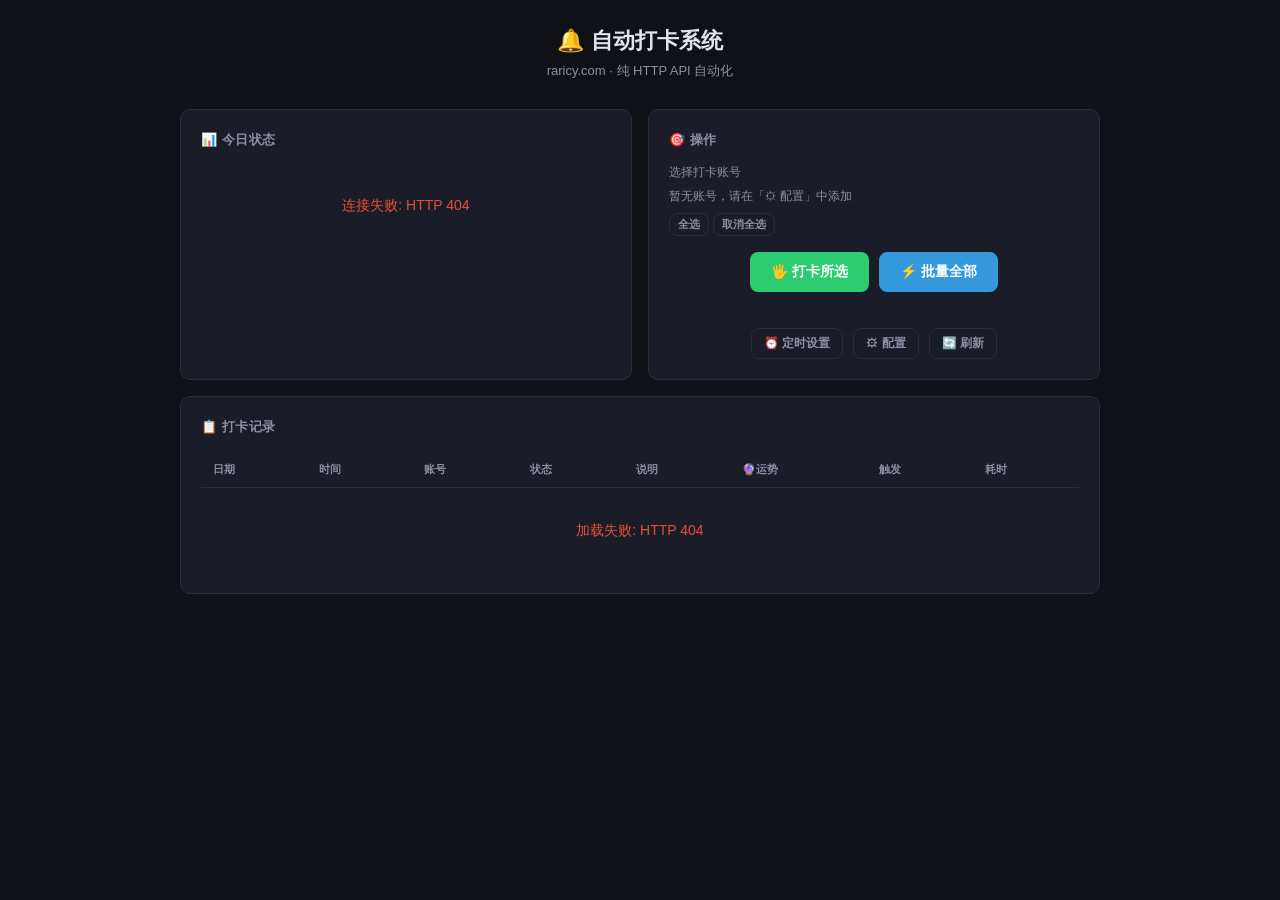
==== frontend/index.html @ af9e972f "feat: initialize raricy.com auto check-in project" ====
<!DOCTYPE html>
<html lang="zh-CN">
<head>
<meta charset="UTF-8">
<meta name="viewport" content="width=device-width, initial-scale=1.0">
<title>自动打卡系统 - raricy.com</title>
<style>
  :root {
    --bg: #0f1117;
    --card-bg: #1a1d27;
    --border: #2a2d3a;
    --text: #e1e4ed;
    --text-dim: #8b8fa3;
    --green: #2ecc71;
    --green-bg: rgba(46, 204, 113, 0.12);
    --red: #e74c3c;
    --red-bg: rgba(231, 76, 60, 0.12);
    --yellow: #f39c12;
    --yellow-bg: rgba(243, 156, 18, 0.12);
    --blue: #3498db;
    --blue-bg: rgba(52, 152, 219, 0.12);
    --radius: 10px;
    --transition: 0.2s ease;
  }

  * { margin: 0; padding: 0; box-sizing: border-box; }

  body {
    font-family: -apple-system, "Segoe UI", "Microsoft YaHei", sans-serif;
    background: var(--bg);
    color: var(--text);
    min-height: 100vh;
    line-height: 1.5;
  }

  .container { max-width: 960px; margin: 0 auto; padding: 24px 20px 60px; }

  /* header */
  .header {
    text-align: center; margin-bottom: 28px;
  }
  .header h1 { font-size: 22px; font-weight: 600; }
  .header .sub { font-size: 13px; color: var(--text-dim); margin-top: 4px; }

  /* cards */
  .card {
    background: var(--card-bg);
    border: 1px solid var(--border);
    border-radius: var(--radius);
    padding: 20px;
    margin-bottom: 16px;
  }
  .card-title {
    font-size: 13px; font-weight: 600; color: var(--text-dim);
    text-transform: uppercase; letter-spacing: 0.5px; margin-bottom: 14px;
  }

  /* grid layout */
  .grid-2 { display: grid; grid-template-columns: 1fr 1fr; gap: 16px; }
  .grid-3 { display: grid; grid-template-columns: repeat(3, 1fr); gap: 12px; }

  @media (max-width: 640px) {
    .grid-2, .grid-3 { grid-template-columns: 1fr; }
  }

  /* status panel */
  .status-row { display: flex; align-items: center; gap: 10px; margin-bottom: 8px; }
  .dot {
    width: 10px; height: 10px; border-radius: 50%; flex-shrink: 0;
  }
  .dot.on { background: var(--green); box-shadow: 0 0 8px rgba(46, 204, 113, 0.5); }
  .dot.off { background: var(--red); box-shadow: 0 0 8px rgba(231, 76, 60, 0.5); }
  .status-info { font-size: 13px; }
  .status-info span { color: var(--text-dim); }

  .stat-item { text-align: center; padding: 12px 8px; background: rgba(255,255,255,0.03); border-radius: 8px; }
  .stat-icon { font-size: 24px; margin-bottom: 4px; }
  .stat-value { font-size: 15px; font-weight: 600; }
  .stat-label { font-size: 11px; color: var(--text-dim); margin-top: 2px; }
  .stat-time { font-size: 12px; color: var(--text-dim); }

  /* badges */
  .badge {
    display: inline-block; padding: 3px 10px; border-radius: 12px;
    font-size: 12px; font-weight: 600;
  }
  .badge-green { background: var(--green-bg); color: var(--green); }
  .badge-red { background: var(--red-bg); color: var(--red); }
  .badge-yellow { background: var(--yellow-bg); color: var(--yellow); }
  .badge-blue { background: var(--blue-bg); color: var(--blue); }

  /* buttons */
  .btn {
    display: inline-flex; align-items: center; gap: 6px;
    padding: 10px 20px; border-radius: 8px; border: 1px solid transparent;
    font-size: 14px; font-weight: 600; cursor: pointer;
    transition: all var(--transition);
    font-family: inherit;
  }
  .btn:disabled { opacity: 0.45; cursor: not-allowed; }
  .btn-primary { background: var(--blue); color: #fff; border-color: var(--blue); }
  .btn-primary:hover:not(:disabled) { background: #2980b9; }
  .btn-success { background: var(--green); color: #fff; }
  .btn-success:hover:not(:disabled) { background: #27ae60; }
  .btn-danger { background: transparent; color: var(--red); border-color: var(--red); }
  .btn-danger:hover:not(:disabled) { background: var(--red-bg); }
  .btn-ghost {
    background: transparent; color: var(--text-dim); border-color: var(--border);
  }
  .btn-ghost:hover:not(:disabled) { color: var(--text); border-color: var(--text-dim); }
  .btn-sm { padding: 6px 12px; font-size: 12px; }
  .btn-lg { padding: 16px 32px; font-size: 16px; border-radius: 12px; }

  .btn-row { display: flex; gap: 10px; flex-wrap: wrap; margin-top: 16px; }

  /* forms */
  label {
    display: block; font-size: 12px; color: var(--text-dim);
    font-weight: 600; margin-bottom: 4px; text-transform: uppercase;
    letter-spacing: 0.4px;
  }
  input, select {
    width: 100%; padding: 9px 12px; border-radius: 6px;
    border: 1px solid var(--border); background: var(--bg);
    color: var(--text); font-size: 13px; font-family: inherit;
    transition: border-color var(--transition);
  }
  input:focus, select:focus { outline: none; border-color: var(--blue); }
  .form-group { margin-bottom: 12px; }
  .form-row { display: flex; gap: 10px; align-items: flex-end; }
  .form-row > * { flex: 1; }
  .form-hint { font-size: 11px; color: var(--text-dim); margin-top: 3px; }

  /* log table */
  .table-wrap { overflow-x: auto; }
  table { width: 100%; border-collapse: collapse; font-size: 13px; }
  th, td { padding: 10px 12px; text-align: left; }
  th { color: var(--text-dim); font-weight: 600; font-size: 11px; text-transform: uppercase; }
  td { border-top: 1px solid var(--border); }
  tr:hover td { background: rgba(255,255,255,0.02); }
  .empty-state { text-align: center; padding: 32px 0; color: var(--text-dim); font-size: 14px; }

  /* modal */
  .modal-overlay {
    position: fixed; inset: 0; background: rgba(0,0,0,0.75); z-index: 100;
    display: none; align-items: center; justify-content: center; padding: 20px;
  }
  .modal-overlay.open { display: flex; }
  .modal {
    background: var(--card-bg); border: 1px solid var(--border);
    border-radius: 14px; padding: 28px; width: 100%; max-width: 540px;
    max-height: 85vh; overflow-y: auto;
  }
  .modal h2 { font-size: 17px; margin-bottom: 18px; }
  .modal-close {
    float: right; background: none; border: none; color: var(--text-dim);
    font-size: 22px; cursor: pointer; line-height: 1; padding: 0 4px;
  }
  .modal-close:hover { color: var(--text); }

  /* time tag */
  .time-tag {
    display: inline-flex; align-items: center; gap: 6px;
    padding: 6px 12px; background: var(--bg); border: 1px solid var(--border);
    border-radius: 20px; font-size: 13px; margin: 2px 4px;
  }
  .time-tag button {
    background: none; border: none; color: var(--red); cursor: pointer;
    font-size: 14px; line-height: 1; padding: 0 2px;
  }
  .time-tag button:hover { color: #c0392b; }

  /* toast */
  .toast {
    position: fixed; top: 20px; right: 20px; z-index: 200;
    padding: 12px 20px; border-radius: 8px; font-size: 13px; font-weight: 600;
    animation: slideIn 0.3s ease; max-width: 380px;
  }
  .toast-success { background: var(--green); color: #fff; }
  .toast-error { background: var(--red); color: #fff; }
  @keyframes slideIn {
    from { transform: translateX(100%); opacity: 0; }
    to { transform: translateX(0); opacity: 1; }
  }

  /* spinner */
  .spinner {
    display: inline-block; width: 16px; height: 16px;
    border: 2px solid rgba(255,255,255,0.3);
    border-top-color: #fff; border-radius: 50%;
    animation: spin 0.6s linear infinite;
  }
  @keyframes spin { to { transform: rotate(360deg); } }

  /* sections */
  .section-header {
    display: flex; justify-content: space-between; align-items: center;
    margin-bottom: 14px;
  }

  /* account list */
  .account-list { list-style: none; }
  .account-item {
    display: flex; align-items: center; gap: 10px; padding: 8px 10px;
    border: 1px solid var(--border); border-radius: 8px; margin-bottom: 6px;
    background: rgba(255,255,255,0.02);
  }
  .account-item .acct-name { flex: 1; font-size: 13px; font-weight: 600; }
  .account-item .acct-status { font-size: 11px; }
  .account-checkbox { width: auto !important; cursor: pointer; }
  .account-select-row {
    display: flex; flex-wrap: wrap; gap: 6px; align-items: center;
    margin-bottom: 12px; padding: 8px; background: rgba(255,255,255,0.02);
    border-radius: 8px;
  }
  .account-chip {
    display: inline-flex; align-items: center; gap: 4px;
    padding: 4px 10px; border-radius: 14px; font-size: 12px;
    border: 1px solid var(--border); cursor: pointer;
    transition: all var(--transition); user-select: none;
    background: var(--bg);
  }
  .account-chip.selected { background: var(--blue-bg); border-color: var(--blue); color: var(--blue); }
  .account-chip .chip-dot {
    width: 6px; height: 6px; border-radius: 50%; flex-shrink: 0;
  }
  .account-chip .chip-dot.checked { background: var(--green); }
  .account-chip .chip-dot.unchecked { background: var(--red); }

  /* progress steps */
  .progress-steps { margin: 10px 0; }
  .progress-step {
    display: flex; align-items: center; gap: 8px; padding: 6px 0;
    font-size: 12px; opacity: 0.35; transition: all 0.3s ease;
  }
  .progress-step.active { opacity: 1; }
  .progress-step.done { opacity: 0.8; }
  .progress-step .step-icon {
    width: 20px; height: 20px; border-radius: 50%; display: flex;
    align-items: center; justify-content: center; font-size: 10px;
    flex-shrink: 0; border: 2px solid var(--border);
  }
  .progress-step.active .step-icon {
    border-color: var(--blue); background: var(--blue-bg);
    animation: pulse-step 1.2s ease-in-out infinite;
  }
  .progress-step.done .step-icon {
    border-color: var(--green); background: var(--green-bg);
  }
  .progress-step.error .step-icon {
    border-color: var(--red); background: var(--red-bg);
  }
  @keyframes pulse-step {
    0%, 100% { transform: scale(1); }
    50% { transform: scale(1.15); }
  }
  .progress-step .step-label { flex: 1; }
  .progress-step .step-time { font-size: 10px; color: var(--text-dim); }
</style>
</head>
<body>
<div class="container">

  <!-- header -->
  <div class="header">
    <h1>🔔 自动打卡系统</h1>
    <div class="sub">raricy.com · 纯 HTTP API 自动化</div>
  </div>

  <!-- top row: status + actions -->
  <div class="grid-2">
    <!-- 状态卡片 -->
    <div class="card">
      <div class="card-title">📊 今日状态</div>
      <div id="statusContent">
        <div class="empty-state">加载中...</div>
      </div>
    </div>

    <!-- 操作卡片 -->
    <div class="card">
      <div class="card-title">🎯 操作</div>
      <div id="accountSelector" style="margin-bottom:8px;">
        <div style="font-size:12px;color:var(--text-dim);margin-bottom:6px;">选择打卡账号</div>
        <div id="accountChips" style="display:flex;flex-wrap:wrap;gap:6px;">
          <span style="font-size:12px;color:var(--text-dim);">加载中...</span>
        </div>
        <div style="margin-top:6px;">
          <button class="btn btn-ghost btn-sm" onclick="selectAllAccounts()" style="font-size:11px;padding:3px 8px;">全选</button>
          <button class="btn btn-ghost btn-sm" onclick="deselectAllAccounts()" style="font-size:11px;padding:3px 8px;">取消全选</button>
        </div>
      </div>
      <div style="text-align:center; padding: 8px 0;">
        <button class="btn btn-success" id="checkinBtn" onclick="manualCheckin()" style="margin-right:6px;">
          🖐 打卡所选
        </button>
        <button class="btn btn-primary" id="batchCheckinBtn" onclick="batchCheckin()">
          ⚡ 批量全部
        </button>
        <div id="checkinResult" style="margin-top:12px; font-size:13px;"></div>
      </div>
      <div class="btn-row" style="justify-content:center;">
        <button class="btn btn-ghost btn-sm" onclick="openScheduleModal()">⏰ 定时设置</button>
        <button class="btn btn-ghost btn-sm" onclick="openConfigModal()">⚙ 配置</button>
        <button class="btn btn-ghost btn-sm" onclick="refreshAll()">🔄 刷新</button>
      </div>
    </div>
  </div>

  <!-- 日志列表 -->
  <div class="card">
    <div class="section-header">
      <span class="card-title" style="margin-bottom:0;">📋 打卡记录</span>
      <span style="font-size:12px;color:var(--text-dim);" id="logCount"></span>
    </div>
    <div class="table-wrap">
      <table>
        <thead>
          <tr>
            <th>日期</th><th>时间</th><th>账号</th><th>状态</th><th>说明</th><th>🔮运势</th><th>触发</th><th>耗时</th>
          </tr>
        </thead>
        <tbody id="logBody">
          <tr><td colspan="8" class="empty-state">加载中...</td></tr>
        </tbody>
        <tfoot id="logExpandRow" style="display:none;">
          <tr><td colspan="8" style="text-align:center;padding:8px;">
            <button class="btn btn-ghost btn-sm" onclick="toggleLogExpand()">
              <span id="logExpandLabel">展开全部</span>
            </button>
          </td></tr>
        </tfoot>
      </table>
    </div>
  </div>

</div><!-- /container -->

<!-- 定时设置弹窗 -->
<div class="modal-overlay" id="scheduleModal">
  <div class="modal">
    <button class="modal-close" onclick="closeScheduleModal()">&times;</button>
    <h2>⏰ 定时设置</h2>
    <div class="form-group">
      <label>
        <input type="checkbox" id="scheduleEnabled" onchange="toggleSchedule()" style="width:auto;">
        启用定时打卡
      </label>
    </div>
    <div class="form-group">
      <label>当前定时时间</label>
      <div id="timeTags" style="min-height:32px; padding:4px 0;"></div>
    </div>
    <div class="form-group">
      <label>添加新时间</label>
      <div class="form-row">
        <input type="time" id="newTime" value="09:00" style="flex:2;">
        <button class="btn btn-primary btn-sm" onclick="addTime()" style="flex:1;">添加</button>
      </div>
    </div>
    <div class="btn-row" style="justify-content:flex-end;margin-top:16px;">
      <button class="btn btn-ghost btn-sm" onclick="closeScheduleModal()">关闭</button>
    </div>
  </div>
</div>

<!-- 配置编辑弹窗 -->
<div class="modal-overlay" id="configModal">
  <div class="modal">
    <button class="modal-close" onclick="closeConfigModal()">&times;</button>
    <h2>⚙ 配置编辑</h2>

    <!-- 站点设置 -->
    <fieldset style="border:1px solid var(--border);border-radius:8px;padding:12px;margin-bottom:12px;">
      <legend style="font-size:12px;font-weight:600;color:var(--blue);padding:0 6px;">站点 URL</legend>
      <div class="form-group">
        <label>登录页 URL</label>
        <input type="text" id="cfg_login_url" placeholder="https://raricy.com/login">
      </div>
      <div class="form-group">
        <label>打卡页 URL</label>
        <input type="text" id="cfg_checkin_url" placeholder="https://raricy.com/checkin">
      </div>
    </fieldset>

    <!-- 账号管理 -->
    <fieldset style="border:1px solid var(--border);border-radius:8px;padding:12px;margin-bottom:12px;">
      <legend style="font-size:12px;font-weight:600;color:var(--green);padding:0 6px;">👥 账号管理（多账号）</legend>
      <div id="accountList" style="margin-bottom:10px;">
        <span style="font-size:12px;color:var(--text-dim);">加载中...</span>
      </div>
      <div style="border-top:1px solid var(--border);padding-top:10px;margin-top:8px;">
        <div style="font-size:12px;font-weight:600;color:var(--text-dim);margin-bottom:6px;">添加账号</div>
        <div class="form-row">
          <input type="text" id="newAccountUsername" placeholder="用户名" style="flex:1;">
          <input type="password" id="newAccountPassword" placeholder="密码" style="flex:1;">
          <button class="btn btn-primary btn-sm" onclick="addAccount()" style="flex:0 0 auto;">➕ 添加</button>
        </div>
      </div>
    </fieldset>

    <!-- 选择器 -->
    <fieldset style="border:1px solid var(--border);border-radius:8px;padding:12px;margin-bottom:12px;">
      <legend style="font-size:12px;font-weight:600;color:var(--blue);padding:0 6px;">CSS 选择器</legend>
      <div class="grid-2">
        <div class="form-group">
          <label>用户名输入框</label>
          <input type="text" id="cfg_username_input" placeholder="#username">
        </div>
        <div class="form-group">
          <label>密码输入框</label>
          <input type="text" id="cfg_password_input" placeholder="#password">
        </div>
        <div class="form-group">
          <label>登录按钮</label>
          <input type="text" id="cfg_login_button" placeholder="button[type=submit]">
        </div>
        <div class="form-group">
          <label>打卡按钮</label>
          <input type="text" id="cfg_checkin_button" placeholder="#punch-btn">
        </div>
        <div class="form-group">
          <label>成功提示</label>
          <input type="text" id="cfg_success_indicator" placeholder=".success-msg">
        </div>
        <div class="form-group">
          <label>已打卡提示</label>
          <input type="text" id="cfg_already_checked" placeholder=".already-checked">
        </div>
      </div>
    </fieldset>

    <!-- 运势卡片 -->
    <fieldset style="border:1px solid var(--border);border-radius:8px;padding:12px;margin-bottom:12px;">
      <legend style="font-size:12px;font-weight:600;color:var(--yellow);padding:0 6px;">🔮 运势卡片（打卡后弹出）</legend>
      <div class="form-group">
        <label>
          <input type="checkbox" id="cfg_fortune_enabled" style="width:auto;" checked>
          启用运势卡片选择
        </label>
      </div>
      <div class="grid-2">
        <div class="form-group">
          <label>弹窗选择器</label>
          <input type="text" id="cfg_fortune_modal" placeholder=".fortune-modal--open">
        </div>
        <div class="form-group">
          <label>卡片选择器</label>
          <input type="text" id="cfg_fortune_card" placeholder=".fortune-card">
        </div>
        <div class="form-group">
          <label>结果容器选择器</label>
          <input type="text" id="cfg_fortune_result_container" placeholder="#fortuneResult">
        </div>
        <div class="form-group">
          <label>结果值选择器</label>
          <input type="text" id="cfg_fortune_result_value" placeholder="#fortuneResultValue">
        </div>
        <div class="form-group">
          <label>结果描述选择器</label>
          <input type="text" id="cfg_fortune_result_desc" placeholder="#fortuneResultDesc">
        </div>
        <div class="form-group">
          <label>关闭按钮选择器</label>
          <input type="text" id="cfg_fortune_close_btn" placeholder="#fortuneCloseBtn">
        </div>
        <div class="form-group">
          <label>选择第几张 (0~4 或 random)</label>
          <select id="cfg_fortune_index">
            <option value="random">随机选择</option>
            <option value="0">第 1 张</option>
            <option value="1">第 2 张</option>
            <option value="2">第 3 张</option>
            <option value="3">第 4 张</option>
            <option value="4">第 5 张</option>
          </select>
        </div>
      </div>
    </fieldset>

    <!-- 高级 -->
    <fieldset style="border:1px solid var(--border);border-radius:8px;padding:12px;margin-bottom:12px;">
      <legend style="font-size:12px;font-weight:600;color:var(--blue);padding:0 6px;">API 设置</legend>
      <div class="form-group">
        <label>登录 API 路径</label>
        <input type="text" id="cfg_login_path" placeholder="/auth/login">
      </div>
      <div class="form-group">
        <label>打卡 API 路径</label>
        <input type="text" id="cfg_checkin_path" placeholder="/checkin/api/do-checkin">
      </div>
      <div class="form-group">
        <label>运势 API 路径</label>
        <input type="text" id="cfg_fortune_path" placeholder="/checkin/api/claim-fortune">
      </div>
    </fieldset>

    <div class="btn-row" style="justify-content:space-between;">
      <button class="btn btn-ghost btn-sm" onclick="closeConfigModal()">取消</button>
      <button class="btn btn-primary btn-sm" onclick="saveConfig()">💾 保存配置</button>
    </div>
  </div>
</div>

<!-- Toast 容器 -->
<div id="toastContainer"></div>

<script>
// ── API 工具 ─────────────────────────────────────────────
const API = {
  async get(url) {
    const res = await fetch(url);
    if (!res.ok) throw new Error(`HTTP ${res.status}`);
    return res.json();
  },
  async post(url, body) {
    const res = await fetch(url, {
      method: "POST",
      headers: { "Content-Type": "application/json" },
      body: JSON.stringify(body),
    });
    if (!res.ok) throw new Error(`HTTP ${res.status}`);
    return res.json();
  },
};

// ── Toast ─────────────────────────────────────────────────
function toast(msg, type = "success") {
  const el = document.createElement("div");
  el.className = `toast toast-${type}`;
  el.textContent = msg;
  document.getElementById("toastContainer").appendChild(el);
  setTimeout(() => el.remove(), 3000);
}

// ── 状态面板 ─────────────────────────────────────────────
async function refreshStatus() {
  try {
    const data = await API.get("/api/status");
    const div = document.getElementById("statusContent");

    const statusIcon = data.today_checked ? "✅" : "❌";
    const statusText = data.today_checked ? "已有账号打卡" : "全部未打卡";
    const statusBadge = data.today_checked ? "badge-green" : "badge-red";

    // 各账号状态
    let accountStatusHtml = "";
    if (data.account_status) {
      const entries = Object.entries(data.account_status);
      accountStatusHtml = entries.map(([username, record]) => {
        const checked = record !== null;
        const dot = checked ? '<span class="dot on" style="width:7px;height:7px;"></span>' : '<span class="dot off" style="width:7px;height:7px;"></span>';
        const time = record ? record.time : '未打卡';
        return `<div style="display:flex;align-items:center;gap:8px;padding:4px 0;font-size:12px;">
          ${dot} <b>${username}</b> <span style="color:var(--text-dim);">${time}</span>
        </div>`;
      }).join("");
    }

    const schedStatus = data.schedule_enabled
      ? '<div class="dot on"></div> 定时已开启'
      : '<div class="dot off"></div> 定时已关闭';

    const nextRun = data.next_scheduled
      ? `下次打卡：${data.next_scheduled}`
      : '暂无定时任务';

    div.innerHTML = `
      <div class="grid-3" style="margin-bottom:14px;">
        <div class="stat-item">
          <div class="stat-icon">${statusIcon}</div>
          <div class="stat-value"><span class="badge ${statusBadge}">${statusText}</span></div>
          <div class="stat-label">今日状态</div>
        </div>
        <div class="stat-item">
          <div class="stat-icon">⏰</div>
          <div class="stat-value" style="font-size:13px;">${nextRun}</div>
          <div class="stat-label">下次定时</div>
        </div>
        <div class="stat-item">
          <div class="stat-icon">⚡</div>
          <div class="status-row" style="justify-content:center;margin-bottom:0;">${schedStatus}</div>
          <div class="stat-label">调度器</div>
        </div>
      </div>
      ${accountStatusHtml ? `<div style="border-top:1px solid var(--border);padding-top:8px;margin-top:4px;">${accountStatusHtml}</div>` : ""}
    `;
  } catch (e) {
    document.getElementById("statusContent").innerHTML =
      `<div class="empty-state" style="color:var(--red);">连接失败: ${e.message}</div>`;
  }
}

// ── 手动打卡（异步 + 进度动画）─────────────────────────
let _pollTimer = null;

function renderProgressSteps(steps, currentAccount, accountIndex, totalAccounts) {
  // Map backend step keys to display labels
  const STEP_LABELS = {
    "login": "正在登录",
    "logged_in": "登录成功 ✓",
    "checking": "正在打卡",
    "checkin_done": "打卡成功 ✓",
    "fortune": "正在抽取运势",
    "fortune_done": "运势抽取完成 ✓",
    "done": "全部完成",
    "error": "出错",
  };

  let html = "";
  if (totalAccounts > 1) {
    html += `<div style="font-size:12px;color:var(--text-dim);margin-bottom:6px;">👤 ${currentAccount || '...'} (${accountIndex}/${totalAccounts})</div>`;
  }

  html += '<div class="progress-steps">';

  // Show the current active step + completed ones
  if (steps && steps.length > 0) {
    const shown = new Set();
    steps.forEach((s, i) => {
      if (shown.has(s.step)) return;
      shown.add(s.step);
      let cls = "done";
      if (s.step === "error") cls = "error";
      if (i === steps.length - 1 && s.step !== "done" && s.step !== "error") cls = "active";

      const label = STEP_LABELS[s.step] || s.message || s.step;
      const icon = cls === "done" ? "✓" : cls === "error" ? "✗" : cls === "active" ? "●" : "○";
      html += `<div class="progress-step ${cls}">
        <span class="step-icon">${icon}</span>
        <span class="step-label">${label}</span>
        <span class="step-time">${s.time || ''}</span>
      </div>`;
    });
  } else {
    html += `<div class="progress-step active">
      <span class="step-icon">●</span>
      <span class="step-label">正在准备...</span>
    </div>`;
  }

  html += '</div>';
  return html;
}

async function manualCheckin() {
  const btn = document.getElementById("checkinBtn");
  const batchBtn = document.getElementById("batchCheckinBtn");
  const resultDiv = document.getElementById("checkinResult");

  const accounts = [...selectedAccounts];
  if (accounts.length === 0) {
    toast("请先选择要打卡的账号", "error");
    return;
  }

  btn.disabled = true;
  if (batchBtn) batchBtn.disabled = true;
  btn.innerHTML = '<span class="spinner"></span> 打卡中...';
  resultDiv.innerHTML = "";

  // Stop any existing poll
  if (_pollTimer) { clearInterval(_pollTimer); _pollTimer = null; }

  try {
    // 1. Start the check-in task
    const { task_id } = await API.post("/api/checkin", { accounts });

    // 2. Poll for progress
    _pollTimer = setInterval(async () => {
      try {
        const progress = await API.get(`/api/checkin/progress/${task_id}`);

        // Update progress animation
        resultDiv.innerHTML = renderProgressSteps(
          progress.steps || [],
          progress.current_account || "",
          progress.account_index || 0,
          progress.total_accounts || 0
        );

        // Check if done
        if (progress.done) {
          clearInterval(_pollTimer);
          _pollTimer = null;

          btn.disabled = false;
          if (batchBtn) batchBtn.disabled = false;
          btn.innerHTML = "🖐 打卡所选";

          // Show final results
          const results = progress.results || [];
          let html = '<div style="border-top:1px solid var(--border);margin-top:8px;padding-top:8px;">';
          results.forEach(r => {
            const icon = r.success ? "✅" : "❌";
            html += `<div style="margin:3px 0;font-size:12px;">${icon} [${r.account}] ${r.message}</div>`;
            if (r.fortune && r.fortune.handled) {
              const f = r.fortune;
              html += `<div style="margin:2px 0 6px 18px;font-size:11px;color:var(--yellow);">🔮 第${f.card_selected+1}/${f.total_cards}张: ${f.result_text || ''}</div>`;
            }
          });
          html += '</div>';
          resultDiv.innerHTML += html;

          toast(`打卡完成: ${progress.success_count}/${progress.total} 成功`);
          refreshAll();
        }
      } catch (e) {
        // Poll error — ignore, will retry
      }
    }, 500);

  } catch (e) {
    btn.disabled = false;
    if (batchBtn) batchBtn.disabled = false;
    btn.innerHTML = "🖐 打卡所选";
    if (_pollTimer) { clearInterval(_pollTimer); _pollTimer = null; }
    resultDiv.innerHTML = `<span style="color:var(--red);">请求失败: ${e.message}</span>`;
    toast("请求失败: " + e.message, "error");
  }
}

async function batchCheckin() {
  selectAllAccounts();
  await manualCheckin();
}

// ── 日志列表 ─────────────────────────────────────────────
const LOG_DEFAULT = 5;   // 默认显示条数
const LOG_MAX = 50;      // 最多显示条数
let logExpanded = false;

async function refreshLogs() {
  try {
    const limit = logExpanded ? LOG_MAX : LOG_DEFAULT;
    const logs = await API.get(`/api/logs?limit=${LOG_MAX}`);
    const tbody = document.getElementById("logBody");
    const displayLogs = logs.slice(0, limit);
    document.getElementById("logCount").textContent = `显示 ${displayLogs.length} / 共 ${logs.length} 条`;

    if (logs.length === 0) {
      tbody.innerHTML = '<tr><td colspan="8" class="empty-state">暂无打卡记录</td></tr>';
      // hide expand button area
      const expandRow = document.getElementById("logExpandRow");
      if (expandRow) expandRow.style.display = "none";
      return;
    }

    const allLogsHtml = logs.map((l, i) => {
      const hidden = i >= LOG_DEFAULT && !logExpanded ? ' style="display:none;"' : '';
      return _renderLogRow(l, hidden);
    }).join("");

    const hasMore = logs.length > displayLogs.length;
    tbody.innerHTML = allLogsHtml;

    // Expand/collapse button
    const expandRow = document.getElementById("logExpandRow");
    if (expandRow) expandRow.style.display = (hasMore || logExpanded) ? "" : "none";
    if (hasMore && !logExpanded) {
      document.getElementById("logExpandLabel").textContent = `展开全部 (${logs.length} 条)`;
    } else if (logExpanded) {
      document.getElementById("logExpandLabel").textContent = "收起";
    }
  } catch (e) {
    document.getElementById("logBody").innerHTML =
      `<tr><td colspan="8" class="empty-state" style="color:var(--red);">加载失败: ${e.message}</td></tr>`;
  }
}

function toggleLogExpand() {
  logExpanded = !logExpanded;
  refreshLogs();
}

function _renderLogRow(l, hiddenAttr) {
  let badge = "";
  if (l.already_checked) {
    badge = '<span class="badge badge-yellow">已打卡</span>';
  } else if (l.success) {
    badge = '<span class="badge badge-green">成功</span>';
  } else {
    badge = '<span class="badge badge-red">失败</span>';
  }
  const trigger = l.trigger === "manual"
    ? '<span class="badge badge-blue">手动</span>'
    : '<span class="badge" style="background:rgba(255,255,255,0.06);color:var(--text-dim);">定时</span>';
  const duration = l.duration_seconds ? `${l.duration_seconds}s` : "-";

  // 运势结果 — 显示最终运势值
  let fortuneHtml = "-";
  if (l.fortune && l.fortune.handled) {
    const resultText = l.fortune.result_text || l.fortune.result_value || "";
    const pool = l.fortune.pool ? ` [${l.fortune.pool.join(', ')}]` : '';
    fortuneHtml = `<span title="卡池:${pool}" style="cursor:help;color:var(--yellow);">${resultText}</span>`;
  }

  return `
    <tr${hiddenAttr}>
      <td>${l.date || "-"}</td>
      <td>${l.time || "-"}</td>
      <td><b>${l.account || "-"}</b></td>
      <td>${badge}</td>
      <td style="max-width:160px;overflow:hidden;text-overflow:ellipsis;white-space:nowrap;" title="${l.message || ""}">${l.message || "-"}</td>
      <td style="font-size:12px;">${fortuneHtml}</td>
      <td>${trigger}</td>
      <td>${duration}</td>
    </tr>`;
}

// ── 账号选择状态 ─────────────────────────────────────────
let selectedAccounts = new Set();  // 选中的账号用户名集合
let allAccounts = [];              // 所有启用账号列表

async function loadAccounts() {
  try {
    allAccounts = await API.get("/api/accounts");
  } catch (e) {
    allAccounts = [];
  }
}

function renderAccountChips() {
  const container = document.getElementById("accountChips");
  if (allAccounts.length === 0) {
    container.innerHTML = '<span style="font-size:12px;color:var(--text-dim);">暂无账号，请在「⚙ 配置」中添加</span>';
    return;
  }
  // 默认全选
  if (selectedAccounts.size === 0) {
    allAccounts.forEach(a => selectedAccounts.add(a.username));
  }
  container.innerHTML = allAccounts.map(a => {
    const sel = selectedAccounts.has(a.username) ? " selected" : "";
    return `<span class="account-chip${sel}" onclick="toggleAccountSelect('${a.username}')" title="点击选择/取消">
      ${a.username}
    </span>`;
  }).join("");
}

function toggleAccountSelect(username) {
  if (selectedAccounts.has(username)) {
    selectedAccounts.delete(username);
  } else {
    selectedAccounts.add(username);
  }
  renderAccountChips();
}

function selectAllAccounts() {
  allAccounts.forEach(a => selectedAccounts.add(a.username));
  renderAccountChips();
}

function deselectAllAccounts() {
  selectedAccounts.clear();
  renderAccountChips();
}

// ── 定时设置弹窗 ─────────────────────────────────────────
let scheduleTimes = [];

async function openScheduleModal() {
  document.getElementById("scheduleModal").classList.add("open");
  try {
    const config = await API.get("/api/config");
    document.getElementById("scheduleEnabled").checked = config.schedule?.enabled ?? true;
    scheduleTimes = config.schedule?.times || [];
    renderTimeTags();
  } catch (e) {
    toast("加载配置失败: " + e.message, "error");
  }
}

function closeScheduleModal() {
  document.getElementById("scheduleModal").classList.remove("open");
}

function renderTimeTags() {
  const div = document.getElementById("timeTags");
  if (scheduleTimes.length === 0) {
    div.innerHTML = '<span style="color:var(--text-dim);font-size:13px;">暂无定时任务</span>';
    return;
  }
  div.innerHTML = scheduleTimes.map(t => `
    <span class="time-tag">
      🕐 ${t}
      <button onclick="removeTime('${t}')" title="删除">&times;</button>
    </span>
  `).join("");
}

async function toggleSchedule() {
  const enabled = document.getElementById("scheduleEnabled").checked;
  await API.post("/api/config", {
    path: ["schedule", "enabled"],
    value: enabled,
  });
  toast(enabled ? "定时打卡已启用" : "定时打卡已禁用");
  refreshStatus();
}

async function addTime() {
  const input = document.getElementById("newTime");
  const timeVal = input.value;
  if (!timeVal) return;
  if (scheduleTimes.includes(timeVal)) {
    toast("该时间已存在", "error");
    return;
  }
  scheduleTimes.push(timeVal);
  scheduleTimes.sort();
  await API.post("/api/config", {
    path: ["schedule", "times"],
    value: scheduleTimes,
  });
  renderTimeTags();
  input.value = "";
  toast(`已添加定时: ${timeVal}`);
  refreshStatus();
}

async function removeTime(timeVal) {
  scheduleTimes = scheduleTimes.filter(t => t !== timeVal);
  await API.post("/api/config", {
    path: ["schedule", "times"],
    value: scheduleTimes,
  });
  renderTimeTags();
  toast(`已移除定时: ${timeVal}`);
  refreshStatus();
}

// ── 配置编辑弹窗 ─────────────────────────────────────────
async function openConfigModal() {
  document.getElementById("configModal").classList.add("open");
  try {
    const config = await API.get("/api/config");
    document.getElementById("cfg_login_url").value = config.site?.login_url || "";
    document.getElementById("cfg_checkin_url").value = config.site?.checkin_url || "";
    document.getElementById("cfg_username_input").value = config.selectors?.username_input || "";
    document.getElementById("cfg_password_input").value = config.selectors?.password_input || "";
    document.getElementById("cfg_login_button").value = config.selectors?.login_button || "";
    document.getElementById("cfg_checkin_button").value = config.selectors?.checkin_button || "";
    document.getElementById("cfg_success_indicator").value = config.selectors?.success_indicator || "";
    document.getElementById("cfg_already_checked").value = config.selectors?.already_checked_in || "";
    // API 路径
    document.getElementById("cfg_login_path").value = config.api?.login_path || "/auth/login";
    document.getElementById("cfg_checkin_path").value = config.api?.checkin_path || "/checkin/api/do-checkin";
    document.getElementById("cfg_fortune_path").value = config.api?.fortune_path || "/checkin/api/claim-fortune";
    // 运势卡片配置
    document.getElementById("cfg_fortune_enabled").checked = config.fortune?.enabled ?? true;
    document.getElementById("cfg_fortune_modal").value = config.fortune?.modal_selector || ".fortune-modal--open";
    document.getElementById("cfg_fortune_card").value = config.fortune?.card_selector || ".fortune-card";
    document.getElementById("cfg_fortune_result_container").value = config.fortune?.result_container_selector || "#fortuneResult";
    document.getElementById("cfg_fortune_result_value").value = config.fortune?.result_value_selector || "#fortuneResultValue";
    document.getElementById("cfg_fortune_result_desc").value = config.fortune?.result_desc_selector || "#fortuneResultDesc";
    document.getElementById("cfg_fortune_close_btn").value = config.fortune?.close_button_selector || "#fortuneCloseBtn";
    document.getElementById("cfg_fortune_index").value = config.fortune?.card_index || "random";

    // 加载账号列表
    configAccounts = config.accounts || [];
    // 兼容旧配置
    if (configAccounts.length === 0 && config.site?.username) {
      configAccounts = [{ username: config.site.username, password: "****", enabled: true }];
    }
    renderAccountList();
  } catch (e) {
    toast("加载配置失败: " + e.message, "error");
  }
}

// ── 账号管理（配置弹窗内）─────────────────────────────────
let configAccounts = [];

function renderAccountList() {
  const container = document.getElementById("accountList");
  if (configAccounts.length === 0) {
    container.innerHTML = '<span style="font-size:12px;color:var(--text-dim);">暂无账号，请添加</span>';
    return;
  }
  container.innerHTML = configAccounts.map((acc, i) => `
    <div class="account-item">
      <span class="acct-name">👤 ${acc.username}</span>
      <span class="acct-status">
        <span class="badge ${acc.enabled !== false ? 'badge-green' : 'badge-red'}" style="cursor:pointer;" onclick="toggleAccountEnabled(${i})" title="点击切换启用/禁用">
          ${acc.enabled !== false ? '启用' : '禁用'}
        </span>
      </span>
      <button class="btn btn-danger btn-sm" onclick="removeAccount(${i})" style="padding:3px 8px;font-size:11px;" title="删除账号">✕</button>
    </div>
  `).join("");
}

function addAccount() {
  const username = document.getElementById("newAccountUsername").value.trim();
  const password = document.getElementById("newAccountPassword").value;
  if (!username) { toast("请输入用户名", "error"); return; }
  if (!password) { toast("请输入密码", "error"); return; }
  // 检查是否已存在
  if (configAccounts.some(a => a.username === username)) {
    toast("该账号已存在", "error");
    return;
  }
  configAccounts.push({ username, password, enabled: true });
  document.getElementById("newAccountUsername").value = "";
  document.getElementById("newAccountPassword").value = "";
  renderAccountList();
  toast(`已添加账号: ${username}`);
}

function removeAccount(index) {
  const acc = configAccounts[index];
  configAccounts.splice(index, 1);
  renderAccountList();
  toast(`已移除账号: ${acc.username}`);
}

function toggleAccountEnabled(index) {
  configAccounts[index].enabled = !(configAccounts[index].enabled !== false);
  renderAccountList();
}

function closeConfigModal() {
  document.getElementById("configModal").classList.remove("open");
}

async function saveConfig() {
  const get = id => document.getElementById(id).value;
  const getBool = id => document.getElementById(id).checked;

  // 构建账号数组：新增账号保留真实密码，已有账号若密码为 **** 则保留原密码
  const accounts = configAccounts.map(acc => ({
    username: acc.username,
    password: acc.password || "****",  // "****" 时服务端保留原密码
    enabled: acc.enabled !== false,
  }));

  const fullConfig = {
    site: {
      login_url: get("cfg_login_url"),
      checkin_url: get("cfg_checkin_url"),
    },
    accounts: accounts,
    selectors: {
      username_input: get("cfg_username_input"),
      password_input: get("cfg_password_input"),
      login_button: get("cfg_login_button"),
      checkin_button: get("cfg_checkin_button"),
      success_indicator: get("cfg_success_indicator"),
      already_checked_in: get("cfg_already_checked"),
    },
    schedule: {
      times: scheduleTimes,
      timezone: "Asia/Shanghai",
      enabled: document.getElementById("scheduleEnabled").checked,
    },
    fortune: {
      enabled: getBool("cfg_fortune_enabled"),
      modal_selector: get("cfg_fortune_modal"),
      card_selector: get("cfg_fortune_card"),
      result_container_selector: get("cfg_fortune_result_container"),
      result_value_selector: get("cfg_fortune_result_value"),
      result_desc_selector: get("cfg_fortune_result_desc"),
      close_button_selector: get("cfg_fortune_close_btn"),
      card_index: get("cfg_fortune_index"),
      modal_wait_timeout: 10,
    },
    api: {
      login_path: get("cfg_login_path"),
      checkin_path: get("cfg_checkin_path"),
      fortune_path: get("cfg_fortune_path"),
    },
  };

  try {
    await API.post("/api/config", fullConfig);

    toast("配置已保存，调度器已重启");
    closeConfigModal();
    refreshAll();
  } catch (e) {
    toast("保存配置失败: " + e.message, "error");
  }
}

// ── 全局刷新 ─────────────────────────────────────────────
async function refreshAll() {
  await loadAccounts();
  renderAccountChips();
  refreshStatus();
  refreshLogs();
}

// ── 初始化 ───────────────────────────────────────────────
document.addEventListener("DOMContentLoaded", () => {
  refreshAll();
  // 每 30 秒自动刷新
  setInterval(refreshAll, 30000);
});

// 点击弹窗遮罩关闭
document.getElementById("scheduleModal").addEventListener("click", function(e) {
  if (e.target === this) closeScheduleModal();
});
document.getElementById("configModal").addEventListener("click", function(e) {
  if (e.target === this) closeConfigModal();
});
</script>
</body>
</html>
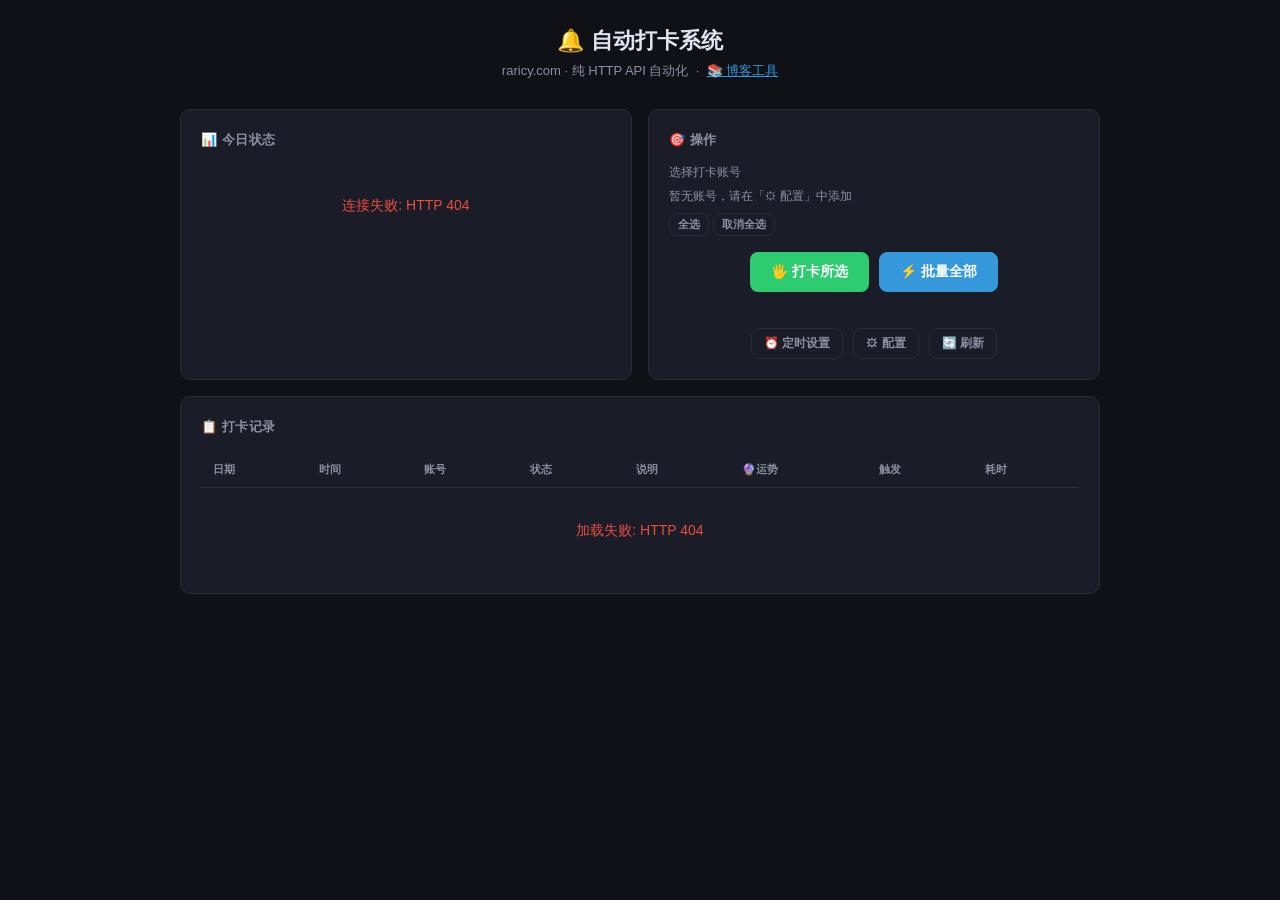
==== commit 0fb388e4: "feat: add blog tool frontend page and nav link Co-Authored-By: Claude <noreply@anthropic.com>" ====
--- a/frontend/index.html
+++ b/frontend/index.html
@@ -264,7 +264,11 @@
   <!-- header -->
   <div class="header">
     <h1>🔔 自动打卡系统</h1>
-    <div class="sub">raricy.com · 纯 HTTP API 自动化</div>
+    <div class="sub">
+      raricy.com · 纯 HTTP API 自动化
+      &nbsp;·&nbsp;
+      <a href="/blog" style="color:var(--blue);">📚 博客工具</a>
+    </div>
   </div>
 
   <!-- top row: status + actions -->
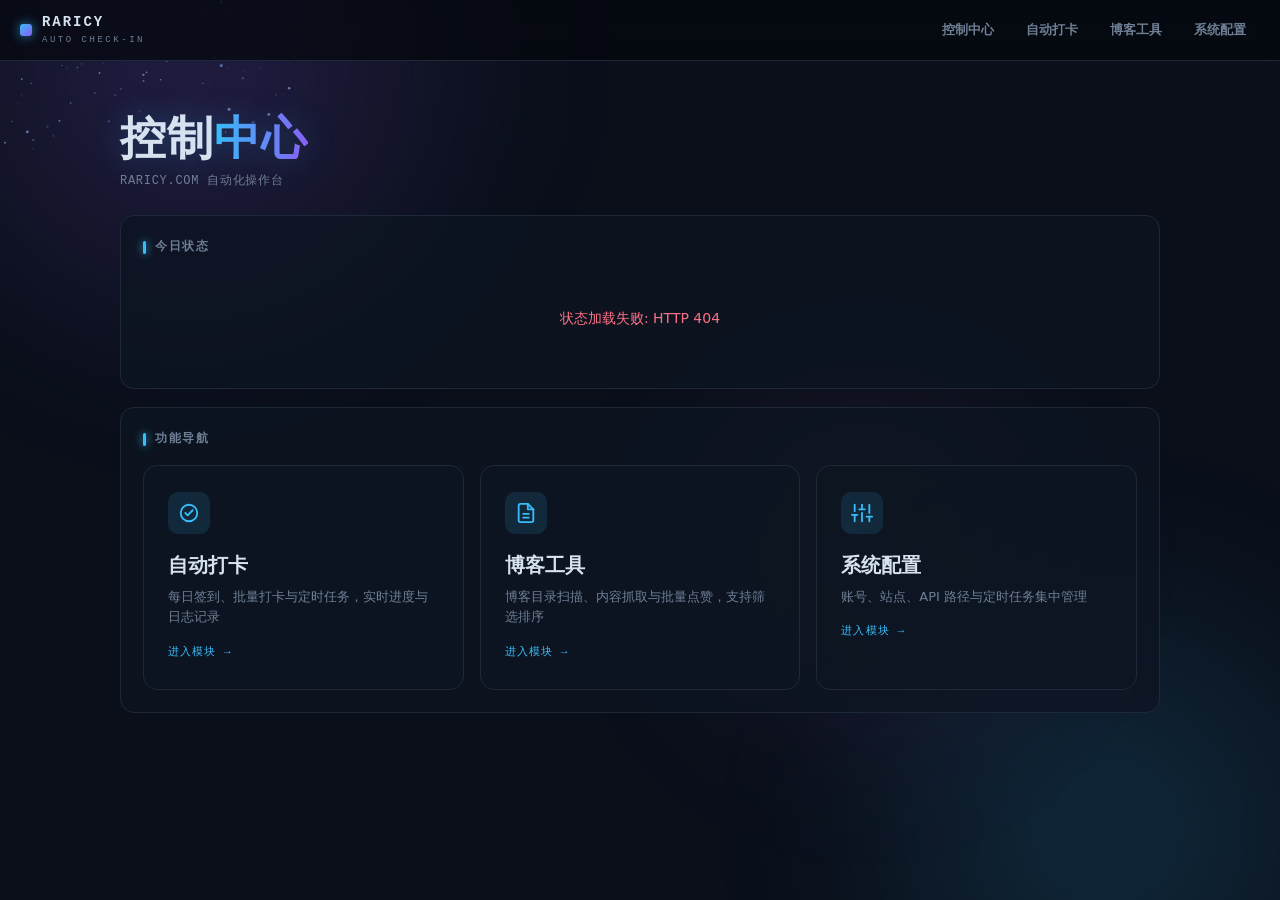
==== commit c0649097: "feat: split frontend into 4 panels + sci-fi background redesign Restructure the single-page frontend" ====
--- a/frontend/index.html
+++ b/frontend/index.html
@@ -3,1113 +3,134 @@
 <head>
 <meta charset="UTF-8">
 <meta name="viewport" content="width=device-width, initial-scale=1.0">
-<title>自动打卡系统 - raricy.com</title>
-<style>
-  :root {
-    --bg: #0f1117;
-    --card-bg: #1a1d27;
-    --border: #2a2d3a;
-    --text: #e1e4ed;
-    --text-dim: #8b8fa3;
-    --green: #2ecc71;
-    --green-bg: rgba(46, 204, 113, 0.12);
-    --red: #e74c3c;
-    --red-bg: rgba(231, 76, 60, 0.12);
-    --yellow: #f39c12;
-    --yellow-bg: rgba(243, 156, 18, 0.12);
-    --blue: #3498db;
-    --blue-bg: rgba(52, 152, 219, 0.12);
-    --radius: 10px;
-    --transition: 0.2s ease;
-  }
-
-  * { margin: 0; padding: 0; box-sizing: border-box; }
-
-  body {
-    font-family: -apple-system, "Segoe UI", "Microsoft YaHei", sans-serif;
-    background: var(--bg);
-    color: var(--text);
-    min-height: 100vh;
-    line-height: 1.5;
-  }
-
-  .container { max-width: 960px; margin: 0 auto; padding: 24px 20px 60px; }
-
-  /* header */
-  .header {
-    text-align: center; margin-bottom: 28px;
-  }
-  .header h1 { font-size: 22px; font-weight: 600; }
-  .header .sub { font-size: 13px; color: var(--text-dim); margin-top: 4px; }
-
-  /* cards */
-  .card {
-    background: var(--card-bg);
-    border: 1px solid var(--border);
-    border-radius: var(--radius);
-    padding: 20px;
-    margin-bottom: 16px;
-  }
-  .card-title {
-    font-size: 13px; font-weight: 600; color: var(--text-dim);
-    text-transform: uppercase; letter-spacing: 0.5px; margin-bottom: 14px;
-  }
-
-  /* grid layout */
-  .grid-2 { display: grid; grid-template-columns: 1fr 1fr; gap: 16px; }
-  .grid-3 { display: grid; grid-template-columns: repeat(3, 1fr); gap: 12px; }
-
-  @media (max-width: 640px) {
-    .grid-2, .grid-3 { grid-template-columns: 1fr; }
-  }
-
-  /* status panel */
-  .status-row { display: flex; align-items: center; gap: 10px; margin-bottom: 8px; }
-  .dot {
-    width: 10px; height: 10px; border-radius: 50%; flex-shrink: 0;
-  }
-  .dot.on { background: var(--green); box-shadow: 0 0 8px rgba(46, 204, 113, 0.5); }
-  .dot.off { background: var(--red); box-shadow: 0 0 8px rgba(231, 76, 60, 0.5); }
-  .status-info { font-size: 13px; }
-  .status-info span { color: var(--text-dim); }
-
-  .stat-item { text-align: center; padding: 12px 8px; background: rgba(255,255,255,0.03); border-radius: 8px; }
-  .stat-icon { font-size: 24px; margin-bottom: 4px; }
-  .stat-value { font-size: 15px; font-weight: 600; }
-  .stat-label { font-size: 11px; color: var(--text-dim); margin-top: 2px; }
-  .stat-time { font-size: 12px; color: var(--text-dim); }
-
-  /* badges */
-  .badge {
-    display: inline-block; padding: 3px 10px; border-radius: 12px;
-    font-size: 12px; font-weight: 600;
-  }
-  .badge-green { background: var(--green-bg); color: var(--green); }
-  .badge-red { background: var(--red-bg); color: var(--red); }
-  .badge-yellow { background: var(--yellow-bg); color: var(--yellow); }
-  .badge-blue { background: var(--blue-bg); color: var(--blue); }
-
-  /* buttons */
-  .btn {
-    display: inline-flex; align-items: center; gap: 6px;
-    padding: 10px 20px; border-radius: 8px; border: 1px solid transparent;
-    font-size: 14px; font-weight: 600; cursor: pointer;
-    transition: all var(--transition);
-    font-family: inherit;
-  }
-  .btn:disabled { opacity: 0.45; cursor: not-allowed; }
-  .btn-primary { background: var(--blue); color: #fff; border-color: var(--blue); }
-  .btn-primary:hover:not(:disabled) { background: #2980b9; }
-  .btn-success { background: var(--green); color: #fff; }
-  .btn-success:hover:not(:disabled) { background: #27ae60; }
-  .btn-danger { background: transparent; color: var(--red); border-color: var(--red); }
-  .btn-danger:hover:not(:disabled) { background: var(--red-bg); }
-  .btn-ghost {
-    background: transparent; color: var(--text-dim); border-color: var(--border);
-  }
-  .btn-ghost:hover:not(:disabled) { color: var(--text); border-color: var(--text-dim); }
-  .btn-sm { padding: 6px 12px; font-size: 12px; }
-  .btn-lg { padding: 16px 32px; font-size: 16px; border-radius: 12px; }
-
-  .btn-row { display: flex; gap: 10px; flex-wrap: wrap; margin-top: 16px; }
-
-  /* forms */
-  label {
-    display: block; font-size: 12px; color: var(--text-dim);
-    font-weight: 600; margin-bottom: 4px; text-transform: uppercase;
-    letter-spacing: 0.4px;
-  }
-  input, select {
-    width: 100%; padding: 9px 12px; border-radius: 6px;
-    border: 1px solid var(--border); background: var(--bg);
-    color: var(--text); font-size: 13px; font-family: inherit;
-    transition: border-color var(--transition);
-  }
-  input:focus, select:focus { outline: none; border-color: var(--blue); }
-  .form-group { margin-bottom: 12px; }
-  .form-row { display: flex; gap: 10px; align-items: flex-end; }
-  .form-row > * { flex: 1; }
-  .form-hint { font-size: 11px; color: var(--text-dim); margin-top: 3px; }
-
-  /* log table */
-  .table-wrap { overflow-x: auto; }
-  table { width: 100%; border-collapse: collapse; font-size: 13px; }
-  th, td { padding: 10px 12px; text-align: left; }
-  th { color: var(--text-dim); font-weight: 600; font-size: 11px; text-transform: uppercase; }
-  td { border-top: 1px solid var(--border); }
-  tr:hover td { background: rgba(255,255,255,0.02); }
-  .empty-state { text-align: center; padding: 32px 0; color: var(--text-dim); font-size: 14px; }
-
-  /* modal */
-  .modal-overlay {
-    position: fixed; inset: 0; background: rgba(0,0,0,0.75); z-index: 100;
-    display: none; align-items: center; justify-content: center; padding: 20px;
-  }
-  .modal-overlay.open { display: flex; }
-  .modal {
-    background: var(--card-bg); border: 1px solid var(--border);
-    border-radius: 14px; padding: 28px; width: 100%; max-width: 540px;
-    max-height: 85vh; overflow-y: auto;
-  }
-  .modal h2 { font-size: 17px; margin-bottom: 18px; }
-  .modal-close {
-    float: right; background: none; border: none; color: var(--text-dim);
-    font-size: 22px; cursor: pointer; line-height: 1; padding: 0 4px;
-  }
-  .modal-close:hover { color: var(--text); }
-
-  /* time tag */
-  .time-tag {
-    display: inline-flex; align-items: center; gap: 6px;
-    padding: 6px 12px; background: var(--bg); border: 1px solid var(--border);
-    border-radius: 20px; font-size: 13px; margin: 2px 4px;
-  }
-  .time-tag button {
-    background: none; border: none; color: var(--red); cursor: pointer;
-    font-size: 14px; line-height: 1; padding: 0 2px;
-  }
-  .time-tag button:hover { color: #c0392b; }
-
-  /* toast */
-  .toast {
-    position: fixed; top: 20px; right: 20px; z-index: 200;
-    padding: 12px 20px; border-radius: 8px; font-size: 13px; font-weight: 600;
-    animation: slideIn 0.3s ease; max-width: 380px;
-  }
-  .toast-success { background: var(--green); color: #fff; }
-  .toast-error { background: var(--red); color: #fff; }
-  @keyframes slideIn {
-    from { transform: translateX(100%); opacity: 0; }
-    to { transform: translateX(0); opacity: 1; }
-  }
-
-  /* spinner */
-  .spinner {
-    display: inline-block; width: 16px; height: 16px;
-    border: 2px solid rgba(255,255,255,0.3);
-    border-top-color: #fff; border-radius: 50%;
-    animation: spin 0.6s linear infinite;
-  }
-  @keyframes spin { to { transform: rotate(360deg); } }
-
-  /* sections */
-  .section-header {
-    display: flex; justify-content: space-between; align-items: center;
-    margin-bottom: 14px;
-  }
-
-  /* account list */
-  .account-list { list-style: none; }
-  .account-item {
-    display: flex; align-items: center; gap: 10px; padding: 8px 10px;
-    border: 1px solid var(--border); border-radius: 8px; margin-bottom: 6px;
-    background: rgba(255,255,255,0.02);
-  }
-  .account-item .acct-name { flex: 1; font-size: 13px; font-weight: 600; }
-  .account-item .acct-status { font-size: 11px; }
-  .account-checkbox { width: auto !important; cursor: pointer; }
-  .account-select-row {
-    display: flex; flex-wrap: wrap; gap: 6px; align-items: center;
-    margin-bottom: 12px; padding: 8px; background: rgba(255,255,255,0.02);
-    border-radius: 8px;
-  }
-  .account-chip {
-    display: inline-flex; align-items: center; gap: 4px;
-    padding: 4px 10px; border-radius: 14px; font-size: 12px;
-    border: 1px solid var(--border); cursor: pointer;
-    transition: all var(--transition); user-select: none;
-    background: var(--bg);
-  }
-  .account-chip.selected { background: var(--blue-bg); border-color: var(--blue); color: var(--blue); }
-  .account-chip .chip-dot {
-    width: 6px; height: 6px; border-radius: 50%; flex-shrink: 0;
-  }
-  .account-chip .chip-dot.checked { background: var(--green); }
-  .account-chip .chip-dot.unchecked { background: var(--red); }
-
-  /* progress steps */
-  .progress-steps { margin: 10px 0; }
-  .progress-step {
-    display: flex; align-items: center; gap: 8px; padding: 6px 0;
-    font-size: 12px; opacity: 0.35; transition: all 0.3s ease;
-  }
-  .progress-step.active { opacity: 1; }
-  .progress-step.done { opacity: 0.8; }
-  .progress-step .step-icon {
-    width: 20px; height: 20px; border-radius: 50%; display: flex;
-    align-items: center; justify-content: center; font-size: 10px;
-    flex-shrink: 0; border: 2px solid var(--border);
-  }
-  .progress-step.active .step-icon {
-    border-color: var(--blue); background: var(--blue-bg);
-    animation: pulse-step 1.2s ease-in-out infinite;
-  }
-  .progress-step.done .step-icon {
-    border-color: var(--green); background: var(--green-bg);
-  }
-  .progress-step.error .step-icon {
-    border-color: var(--red); background: var(--red-bg);
-  }
-  @keyframes pulse-step {
-    0%, 100% { transform: scale(1); }
-    50% { transform: scale(1.15); }
-  }
-  .progress-step .step-label { flex: 1; }
-  .progress-step .step-time { font-size: 10px; color: var(--text-dim); }
-</style>
+<title>控制中心 · raricy.com</title>
+<link rel="stylesheet" href="styles.css">
 </head>
 <body>
+<canvas id="space-bg" aria-hidden="true"></canvas>
+<div class="nebula nebula-a"></div>
+<div class="nebula nebula-b"></div>
+<div class="nebula nebula-c"></div>
+
+<header class="topbar">
+  <a class="brand" href="/">
+    <span class="brand-mark"></span>
+    <span class="brand-name">RARICY<span class="brand-sub">AUTO CHECK-IN</span></span>
+  </a>
+  <nav class="nav">
+    <a href="/" data-nav="index">控制中心</a>
+    <a href="/checkin" data-nav="checkin">自动打卡</a>
+    <a href="/blog" data-nav="blog">博客工具</a>
+    <a href="/config" data-nav="config">系统配置</a>
+  </nav>
+</header>
+
 <div class="container">
+  <header class="page-head">
+    <h1 class="page-title">控制<span class="accent">中心</span></h1>
+    <p class="page-sub">RARICY.COM 自动化操作台</p>
+  </header>
 
-  <!-- header -->
-  <div class="header">
-    <h1>🔔 自动打卡系统</h1>
-    <div class="sub">
-      raricy.com · 纯 HTTP API 自动化
-      &nbsp;·&nbsp;
-      <a href="/blog" style="color:var(--blue);">📚 博客工具</a>
+  <!-- 今日状态 -->
+  <section class="card">
+    <div class="card-title">今日状态</div>
+    <div id="statusContent"><span class="spinner"></span> 加载中...</div>
+  </section>
+
+  <!-- 功能导航 -->
+  <section class="card">
+    <div class="card-title">功能导航</div>
+    <div class="tool-grid">
+      <a class="tool-card" href="/checkin">
+        <div class="tool-glyph">
+          <svg viewBox="0 0 24 24" fill="none" stroke="currentColor" stroke-width="2" stroke-linecap="round" stroke-linejoin="round">
+            <circle cx="12" cy="12" r="9"></circle>
+            <path d="M8 12l2.5 2.5L16 9"></path>
+          </svg>
+        </div>
+        <div class="tool-name">自动打卡</div>
+        <div class="tool-desc">每日签到、批量打卡与定时任务，实时进度与日志记录</div>
+        <span class="tool-cta">进入模块 →</span>
+      </a>
+      <a class="tool-card" href="/blog">
+        <div class="tool-glyph">
+          <svg viewBox="0 0 24 24" fill="none" stroke="currentColor" stroke-width="2" stroke-linecap="round" stroke-linejoin="round">
+            <path d="M14 2H6a2 2 0 0 0-2 2v16a2 2 0 0 0 2 2h12a2 2 0 0 0 2-2V8z"></path>
+            <path d="M14 2v6h6"></path>
+            <path d="M9 13h6"></path>
+            <path d="M9 17h6"></path>
+          </svg>
+        </div>
+        <div class="tool-name">博客工具</div>
+        <div class="tool-desc">博客目录扫描、内容抓取与批量点赞，支持筛选排序</div>
+        <span class="tool-cta">进入模块 →</span>
+      </a>
+      <a class="tool-card" href="/config">
+        <div class="tool-glyph">
+          <svg viewBox="0 0 24 24" fill="none" stroke="currentColor" stroke-width="2" stroke-linecap="round" stroke-linejoin="round">
+            <path d="M4 21v-7"></path>
+            <path d="M4 10V3"></path>
+            <path d="M12 21v-9"></path>
+            <path d="M12 8V3"></path>
+            <path d="M20 21v-5"></path>
+            <path d="M20 12V3"></path>
+            <path d="M1 14h6"></path>
+            <path d="M9 8h6"></path>
+            <path d="M17 16h6"></path>
+          </svg>
+        </div>
+        <div class="tool-name">系统配置</div>
+        <div class="tool-desc">账号、站点、API 路径与定时任务集中管理</div>
+        <span class="tool-cta">进入模块 →</span>
+      </a>
     </div>
-  </div>
-
-  <!-- top row: status + actions -->
-  <div class="grid-2">
-    <!-- 状态卡片 -->
-    <div class="card">
-      <div class="card-title">📊 今日状态</div>
-      <div id="statusContent">
-        <div class="empty-state">加载中...</div>
-      </div>
-    </div>
-
-    <!-- 操作卡片 -->
-    <div class="card">
-      <div class="card-title">🎯 操作</div>
-      <div id="accountSelector" style="margin-bottom:8px;">
-        <div style="font-size:12px;color:var(--text-dim);margin-bottom:6px;">选择打卡账号</div>
-        <div id="accountChips" style="display:flex;flex-wrap:wrap;gap:6px;">
-          <span style="font-size:12px;color:var(--text-dim);">加载中...</span>
-        </div>
-        <div style="margin-top:6px;">
-          <button class="btn btn-ghost btn-sm" onclick="selectAllAccounts()" style="font-size:11px;padding:3px 8px;">全选</button>
-          <button class="btn btn-ghost btn-sm" onclick="deselectAllAccounts()" style="font-size:11px;padding:3px 8px;">取消全选</button>
-        </div>
-      </div>
-      <div style="text-align:center; padding: 8px 0;">
-        <button class="btn btn-success" id="checkinBtn" onclick="manualCheckin()" style="margin-right:6px;">
-          🖐 打卡所选
-        </button>
-        <button class="btn btn-primary" id="batchCheckinBtn" onclick="batchCheckin()">
-          ⚡ 批量全部
-        </button>
-        <div id="checkinResult" style="margin-top:12px; font-size:13px;"></div>
-      </div>
-      <div class="btn-row" style="justify-content:center;">
-        <button class="btn btn-ghost btn-sm" onclick="openScheduleModal()">⏰ 定时设置</button>
-        <button class="btn btn-ghost btn-sm" onclick="openConfigModal()">⚙ 配置</button>
-        <button class="btn btn-ghost btn-sm" onclick="refreshAll()">🔄 刷新</button>
-      </div>
-    </div>
-  </div>
-
-  <!-- 日志列表 -->
-  <div class="card">
-    <div class="section-header">
-      <span class="card-title" style="margin-bottom:0;">📋 打卡记录</span>
-      <span style="font-size:12px;color:var(--text-dim);" id="logCount"></span>
-    </div>
-    <div class="table-wrap">
-      <table>
-        <thead>
-          <tr>
-            <th>日期</th><th>时间</th><th>账号</th><th>状态</th><th>说明</th><th>🔮运势</th><th>触发</th><th>耗时</th>
-          </tr>
-        </thead>
-        <tbody id="logBody">
-          <tr><td colspan="8" class="empty-state">加载中...</td></tr>
-        </tbody>
-        <tfoot id="logExpandRow" style="display:none;">
-          <tr><td colspan="8" style="text-align:center;padding:8px;">
-            <button class="btn btn-ghost btn-sm" onclick="toggleLogExpand()">
-              <span id="logExpandLabel">展开全部</span>
-            </button>
-          </td></tr>
-        </tfoot>
-      </table>
-    </div>
-  </div>
-
-</div><!-- /container -->
-
-<!-- 定时设置弹窗 -->
-<div class="modal-overlay" id="scheduleModal">
-  <div class="modal">
-    <button class="modal-close" onclick="closeScheduleModal()">&times;</button>
-    <h2>⏰ 定时设置</h2>
-    <div class="form-group">
-      <label>
-        <input type="checkbox" id="scheduleEnabled" onchange="toggleSchedule()" style="width:auto;">
-        启用定时打卡
-      </label>
-    </div>
-    <div class="form-group">
-      <label>当前定时时间</label>
-      <div id="timeTags" style="min-height:32px; padding:4px 0;"></div>
-    </div>
-    <div class="form-group">
-      <label>添加新时间</label>
-      <div class="form-row">
-        <input type="time" id="newTime" value="09:00" style="flex:2;">
-        <button class="btn btn-primary btn-sm" onclick="addTime()" style="flex:1;">添加</button>
-      </div>
-    </div>
-    <div class="btn-row" style="justify-content:flex-end;margin-top:16px;">
-      <button class="btn btn-ghost btn-sm" onclick="closeScheduleModal()">关闭</button>
-    </div>
-  </div>
+  </section>
 </div>
 
-<!-- 配置编辑弹窗 -->
-<div class="modal-overlay" id="configModal">
-  <div class="modal">
-    <button class="modal-close" onclick="closeConfigModal()">&times;</button>
-    <h2>⚙ 配置编辑</h2>
-
-    <!-- 站点设置 -->
-    <fieldset style="border:1px solid var(--border);border-radius:8px;padding:12px;margin-bottom:12px;">
-      <legend style="font-size:12px;font-weight:600;color:var(--blue);padding:0 6px;">站点 URL</legend>
-      <div class="form-group">
-        <label>登录页 URL</label>
-        <input type="text" id="cfg_login_url" placeholder="https://raricy.com/login">
-      </div>
-      <div class="form-group">
-        <label>打卡页 URL</label>
-        <input type="text" id="cfg_checkin_url" placeholder="https://raricy.com/checkin">
-      </div>
-    </fieldset>
-
-    <!-- 账号管理 -->
-    <fieldset style="border:1px solid var(--border);border-radius:8px;padding:12px;margin-bottom:12px;">
-      <legend style="font-size:12px;font-weight:600;color:var(--green);padding:0 6px;">👥 账号管理（多账号）</legend>
-      <div id="accountList" style="margin-bottom:10px;">
-        <span style="font-size:12px;color:var(--text-dim);">加载中...</span>
-      </div>
-      <div style="border-top:1px solid var(--border);padding-top:10px;margin-top:8px;">
-        <div style="font-size:12px;font-weight:600;color:var(--text-dim);margin-bottom:6px;">添加账号</div>
-        <div class="form-row">
-          <input type="text" id="newAccountUsername" placeholder="用户名" style="flex:1;">
-          <input type="password" id="newAccountPassword" placeholder="密码" style="flex:1;">
-          <button class="btn btn-primary btn-sm" onclick="addAccount()" style="flex:0 0 auto;">➕ 添加</button>
-        </div>
-      </div>
-    </fieldset>
-
-    <!-- 选择器 -->
-    <fieldset style="border:1px solid var(--border);border-radius:8px;padding:12px;margin-bottom:12px;">
-      <legend style="font-size:12px;font-weight:600;color:var(--blue);padding:0 6px;">CSS 选择器</legend>
-      <div class="grid-2">
-        <div class="form-group">
-          <label>用户名输入框</label>
-          <input type="text" id="cfg_username_input" placeholder="#username">
-        </div>
-        <div class="form-group">
-          <label>密码输入框</label>
-          <input type="text" id="cfg_password_input" placeholder="#password">
-        </div>
-        <div class="form-group">
-          <label>登录按钮</label>
-          <input type="text" id="cfg_login_button" placeholder="button[type=submit]">
-        </div>
-        <div class="form-group">
-          <label>打卡按钮</label>
-          <input type="text" id="cfg_checkin_button" placeholder="#punch-btn">
-        </div>
-        <div class="form-group">
-          <label>成功提示</label>
-          <input type="text" id="cfg_success_indicator" placeholder=".success-msg">
-        </div>
-        <div class="form-group">
-          <label>已打卡提示</label>
-          <input type="text" id="cfg_already_checked" placeholder=".already-checked">
-        </div>
-      </div>
-    </fieldset>
-
-    <!-- 运势卡片 -->
-    <fieldset style="border:1px solid var(--border);border-radius:8px;padding:12px;margin-bottom:12px;">
-      <legend style="font-size:12px;font-weight:600;color:var(--yellow);padding:0 6px;">🔮 运势卡片（打卡后弹出）</legend>
-      <div class="form-group">
-        <label>
-          <input type="checkbox" id="cfg_fortune_enabled" style="width:auto;" checked>
-          启用运势卡片选择
-        </label>
-      </div>
-      <div class="grid-2">
-        <div class="form-group">
-          <label>弹窗选择器</label>
-          <input type="text" id="cfg_fortune_modal" placeholder=".fortune-modal--open">
-        </div>
-        <div class="form-group">
-          <label>卡片选择器</label>
-          <input type="text" id="cfg_fortune_card" placeholder=".fortune-card">
-        </div>
-        <div class="form-group">
-          <label>结果容器选择器</label>
-          <input type="text" id="cfg_fortune_result_container" placeholder="#fortuneResult">
-        </div>
-        <div class="form-group">
-          <label>结果值选择器</label>
-          <input type="text" id="cfg_fortune_result_value" placeholder="#fortuneResultValue">
-        </div>
-        <div class="form-group">
-          <label>结果描述选择器</label>
-          <input type="text" id="cfg_fortune_result_desc" placeholder="#fortuneResultDesc">
-        </div>
-        <div class="form-group">
-          <label>关闭按钮选择器</label>
-          <input type="text" id="cfg_fortune_close_btn" placeholder="#fortuneCloseBtn">
-        </div>
-        <div class="form-group">
-          <label>选择第几张 (0~4 或 random)</label>
-          <select id="cfg_fortune_index">
-            <option value="random">随机选择</option>
-            <option value="0">第 1 张</option>
-            <option value="1">第 2 张</option>
-            <option value="2">第 3 张</option>
-            <option value="3">第 4 张</option>
-            <option value="4">第 5 张</option>
-          </select>
-        </div>
-      </div>
-    </fieldset>
-
-    <!-- 高级 -->
-    <fieldset style="border:1px solid var(--border);border-radius:8px;padding:12px;margin-bottom:12px;">
-      <legend style="font-size:12px;font-weight:600;color:var(--blue);padding:0 6px;">API 设置</legend>
-      <div class="form-group">
-        <label>登录 API 路径</label>
-        <input type="text" id="cfg_login_path" placeholder="/auth/login">
-      </div>
-      <div class="form-group">
-        <label>打卡 API 路径</label>
-        <input type="text" id="cfg_checkin_path" placeholder="/checkin/api/do-checkin">
-      </div>
-      <div class="form-group">
-        <label>运势 API 路径</label>
-        <input type="text" id="cfg_fortune_path" placeholder="/checkin/api/claim-fortune">
-      </div>
-    </fieldset>
-
-    <div class="btn-row" style="justify-content:space-between;">
-      <button class="btn btn-ghost btn-sm" onclick="closeConfigModal()">取消</button>
-      <button class="btn btn-primary btn-sm" onclick="saveConfig()">💾 保存配置</button>
-    </div>
-  </div>
-</div>
-
-<!-- Toast 容器 -->
-<div id="toastContainer"></div>
-
+<script src="app.js"></script>
+<script src="bg.js"></script>
 <script>
-// ── API 工具 ─────────────────────────────────────────────
-const API = {
-  async get(url) {
-    const res = await fetch(url);
-    if (!res.ok) throw new Error(`HTTP ${res.status}`);
-    return res.json();
-  },
-  async post(url, body) {
-    const res = await fetch(url, {
-      method: "POST",
-      headers: { "Content-Type": "application/json" },
-      body: JSON.stringify(body),
-    });
-    if (!res.ok) throw new Error(`HTTP ${res.status}`);
-    return res.json();
-  },
-};
-
-// ── Toast ─────────────────────────────────────────────────
-function toast(msg, type = "success") {
-  const el = document.createElement("div");
-  el.className = `toast toast-${type}`;
-  el.textContent = msg;
-  document.getElementById("toastContainer").appendChild(el);
-  setTimeout(() => el.remove(), 3000);
-}
-
-// ── 状态面板 ─────────────────────────────────────────────
+// 控制中心：今日状态快照
 async function refreshStatus() {
+  const box = document.getElementById("statusContent");
   try {
     const data = await API.get("/api/status");
-    const div = document.getElementById("statusContent");
 
-    const statusIcon = data.today_checked ? "✅" : "❌";
-    const statusText = data.today_checked ? "已有账号打卡" : "全部未打卡";
-    const statusBadge = data.today_checked ? "badge-green" : "badge-red";
-
-    // 各账号状态
-    let accountStatusHtml = "";
-    if (data.account_status) {
-      const entries = Object.entries(data.account_status);
-      accountStatusHtml = entries.map(([username, record]) => {
-        const checked = record !== null;
-        const dot = checked ? '<span class="dot on" style="width:7px;height:7px;"></span>' : '<span class="dot off" style="width:7px;height:7px;"></span>';
-        const time = record ? record.time : '未打卡';
-        return `<div style="display:flex;align-items:center;gap:8px;padding:4px 0;font-size:12px;">
-          ${dot} <b>${username}</b> <span style="color:var(--text-dim);">${time}</span>
-        </div>`;
-      }).join("");
-    }
-
-    const schedStatus = data.schedule_enabled
-      ? '<div class="dot on"></div> 定时已开启'
-      : '<div class="dot off"></div> 定时已关闭';
+    const todayBadge = data.today_checked
+      ? '<span class="badge badge-green">已打卡</span>'
+      : '<span class="badge badge-red">未打卡</span>';
 
     const nextRun = data.next_scheduled
-      ? `下次打卡：${data.next_scheduled}`
-      : '暂无定时任务';
+      ? escapeHtml(data.next_scheduled)
+      : '<span class="badge badge-muted">暂无定时任务</span>';
 
-    div.innerHTML = `
-      <div class="grid-3" style="margin-bottom:14px;">
-        <div class="stat-item">
-          <div class="stat-icon">${statusIcon}</div>
-          <div class="stat-value"><span class="badge ${statusBadge}">${statusText}</span></div>
-          <div class="stat-label">今日状态</div>
-        </div>
-        <div class="stat-item">
-          <div class="stat-icon">⏰</div>
-          <div class="stat-value" style="font-size:13px;">${nextRun}</div>
-          <div class="stat-label">下次定时</div>
-        </div>
-        <div class="stat-item">
-          <div class="stat-icon">⚡</div>
-          <div class="status-row" style="justify-content:center;margin-bottom:0;">${schedStatus}</div>
-          <div class="stat-label">调度器</div>
-        </div>
-      </div>
-      ${accountStatusHtml ? `<div style="border-top:1px solid var(--border);padding-top:8px;margin-top:4px;">${accountStatusHtml}</div>` : ""}
-    `;
+    const schedDot = data.schedule_enabled
+      ? '<span class="dot on"></span>'
+      : '<span class="dot off"></span>';
+    const schedText = data.schedule_enabled ? '定时已开启' : '定时已关闭';
+
+    box.innerHTML =
+      '<div class="status-row">' +
+        '<span class="status-info"><span>今日打卡</span></span>' + todayBadge +
+      '</div>' +
+      '<div class="status-row">' +
+        '<span class="status-info"><span>下次定时</span></span>' +
+        '<span>' + nextRun + '</span>' +
+      '</div>' +
+      '<div class="status-row">' +
+        '<span class="status-info"><span>调度器</span></span>' +
+        schedDot +
+        '<span>' + schedText + '</span>' +
+      '</div>';
   } catch (e) {
-    document.getElementById("statusContent").innerHTML =
-      `<div class="empty-state" style="color:var(--red);">连接失败: ${e.message}</div>`;
+    box.innerHTML =
+      '<div class="empty-state" style="color:var(--red);">状态加载失败: ' +
+      escapeHtml(e.message) + '</div>';
   }
 }
 
-// ── 手动打卡（异步 + 进度动画）─────────────────────────
-let _pollTimer = null;
-
-function renderProgressSteps(steps, currentAccount, accountIndex, totalAccounts) {
-  // Map backend step keys to display labels
-  const STEP_LABELS = {
-    "login": "正在登录",
-    "logged_in": "登录成功 ✓",
-    "checking": "正在打卡",
-    "checkin_done": "打卡成功 ✓",
-    "fortune": "正在抽取运势",
-    "fortune_done": "运势抽取完成 ✓",
-    "done": "全部完成",
-    "error": "出错",
-  };
-
-  let html = "";
-  if (totalAccounts > 1) {
-    html += `<div style="font-size:12px;color:var(--text-dim);margin-bottom:6px;">👤 ${currentAccount || '...'} (${accountIndex}/${totalAccounts})</div>`;
-  }
-
-  html += '<div class="progress-steps">';
-
-  // Show the current active step + completed ones
-  if (steps && steps.length > 0) {
-    const shown = new Set();
-    steps.forEach((s, i) => {
-      if (shown.has(s.step)) return;
-      shown.add(s.step);
-      let cls = "done";
-      if (s.step === "error") cls = "error";
-      if (i === steps.length - 1 && s.step !== "done" && s.step !== "error") cls = "active";
-
-      const label = STEP_LABELS[s.step] || s.message || s.step;
-      const icon = cls === "done" ? "✓" : cls === "error" ? "✗" : cls === "active" ? "●" : "○";
-      html += `<div class="progress-step ${cls}">
-        <span class="step-icon">${icon}</span>
-        <span class="step-label">${label}</span>
-        <span class="step-time">${s.time || ''}</span>
-      </div>`;
-    });
-  } else {
-    html += `<div class="progress-step active">
-      <span class="step-icon">●</span>
-      <span class="step-label">正在准备...</span>
-    </div>`;
-  }
-
-  html += '</div>';
-  return html;
-}
-
-async function manualCheckin() {
-  const btn = document.getElementById("checkinBtn");
-  const batchBtn = document.getElementById("batchCheckinBtn");
-  const resultDiv = document.getElementById("checkinResult");
-
-  const accounts = [...selectedAccounts];
-  if (accounts.length === 0) {
-    toast("请先选择要打卡的账号", "error");
-    return;
-  }
-
-  btn.disabled = true;
-  if (batchBtn) batchBtn.disabled = true;
-  btn.innerHTML = '<span class="spinner"></span> 打卡中...';
-  resultDiv.innerHTML = "";
-
-  // Stop any existing poll
-  if (_pollTimer) { clearInterval(_pollTimer); _pollTimer = null; }
-
-  try {
-    // 1. Start the check-in task
-    const { task_id } = await API.post("/api/checkin", { accounts });
-
-    // 2. Poll for progress
-    _pollTimer = setInterval(async () => {
-      try {
-        const progress = await API.get(`/api/checkin/progress/${task_id}`);
-
-        // Update progress animation
-        resultDiv.innerHTML = renderProgressSteps(
-          progress.steps || [],
-          progress.current_account || "",
-          progress.account_index || 0,
-          progress.total_accounts || 0
-        );
-
-        // Check if done
-        if (progress.done) {
-          clearInterval(_pollTimer);
-          _pollTimer = null;
-
-          btn.disabled = false;
-          if (batchBtn) batchBtn.disabled = false;
-          btn.innerHTML = "🖐 打卡所选";
-
-          // Show final results
-          const results = progress.results || [];
-          let html = '<div style="border-top:1px solid var(--border);margin-top:8px;padding-top:8px;">';
-          results.forEach(r => {
-            const icon = r.success ? "✅" : "❌";
-            html += `<div style="margin:3px 0;font-size:12px;">${icon} [${r.account}] ${r.message}</div>`;
-            if (r.fortune && r.fortune.handled) {
-              const f = r.fortune;
-              html += `<div style="margin:2px 0 6px 18px;font-size:11px;color:var(--yellow);">🔮 第${f.card_selected+1}/${f.total_cards}张: ${f.result_text || ''}</div>`;
-            }
-          });
-          html += '</div>';
-          resultDiv.innerHTML += html;
-
-          toast(`打卡完成: ${progress.success_count}/${progress.total} 成功`);
-          refreshAll();
-        }
-      } catch (e) {
-        // Poll error — ignore, will retry
-      }
-    }, 500);
-
-  } catch (e) {
-    btn.disabled = false;
-    if (batchBtn) batchBtn.disabled = false;
-    btn.innerHTML = "🖐 打卡所选";
-    if (_pollTimer) { clearInterval(_pollTimer); _pollTimer = null; }
-    resultDiv.innerHTML = `<span style="color:var(--red);">请求失败: ${e.message}</span>`;
-    toast("请求失败: " + e.message, "error");
-  }
-}
-
-async function batchCheckin() {
-  selectAllAccounts();
-  await manualCheckin();
-}
-
-// ── 日志列表 ─────────────────────────────────────────────
-const LOG_DEFAULT = 5;   // 默认显示条数
-const LOG_MAX = 50;      // 最多显示条数
-let logExpanded = false;
-
-async function refreshLogs() {
-  try {
-    const limit = logExpanded ? LOG_MAX : LOG_DEFAULT;
-    const logs = await API.get(`/api/logs?limit=${LOG_MAX}`);
-    const tbody = document.getElementById("logBody");
-    const displayLogs = logs.slice(0, limit);
-    document.getElementById("logCount").textContent = `显示 ${displayLogs.length} / 共 ${logs.length} 条`;
-
-    if (logs.length === 0) {
-      tbody.innerHTML = '<tr><td colspan="8" class="empty-state">暂无打卡记录</td></tr>';
-      // hide expand button area
-      const expandRow = document.getElementById("logExpandRow");
-      if (expandRow) expandRow.style.display = "none";
-      return;
-    }
-
-    const allLogsHtml = logs.map((l, i) => {
-      const hidden = i >= LOG_DEFAULT && !logExpanded ? ' style="display:none;"' : '';
-      return _renderLogRow(l, hidden);
-    }).join("");
-
-    const hasMore = logs.length > displayLogs.length;
-    tbody.innerHTML = allLogsHtml;
-
-    // Expand/collapse button
-    const expandRow = document.getElementById("logExpandRow");
-    if (expandRow) expandRow.style.display = (hasMore || logExpanded) ? "" : "none";
-    if (hasMore && !logExpanded) {
-      document.getElementById("logExpandLabel").textContent = `展开全部 (${logs.length} 条)`;
-    } else if (logExpanded) {
-      document.getElementById("logExpandLabel").textContent = "收起";
-    }
-  } catch (e) {
-    document.getElementById("logBody").innerHTML =
-      `<tr><td colspan="8" class="empty-state" style="color:var(--red);">加载失败: ${e.message}</td></tr>`;
-  }
-}
-
-function toggleLogExpand() {
-  logExpanded = !logExpanded;
-  refreshLogs();
-}
-
-function _renderLogRow(l, hiddenAttr) {
-  let badge = "";
-  if (l.already_checked) {
-    badge = '<span class="badge badge-yellow">已打卡</span>';
-  } else if (l.success) {
-    badge = '<span class="badge badge-green">成功</span>';
-  } else {
-    badge = '<span class="badge badge-red">失败</span>';
-  }
-  const trigger = l.trigger === "manual"
-    ? '<span class="badge badge-blue">手动</span>'
-    : '<span class="badge" style="background:rgba(255,255,255,0.06);color:var(--text-dim);">定时</span>';
-  const duration = l.duration_seconds ? `${l.duration_seconds}s` : "-";
-
-  // 运势结果 — 显示最终运势值
-  let fortuneHtml = "-";
-  if (l.fortune && l.fortune.handled) {
-    const resultText = l.fortune.result_text || l.fortune.result_value || "";
-    const pool = l.fortune.pool ? ` [${l.fortune.pool.join(', ')}]` : '';
-    fortuneHtml = `<span title="卡池:${pool}" style="cursor:help;color:var(--yellow);">${resultText}</span>`;
-  }
-
-  return `
-    <tr${hiddenAttr}>
-      <td>${l.date || "-"}</td>
-      <td>${l.time || "-"}</td>
-      <td><b>${l.account || "-"}</b></td>
-      <td>${badge}</td>
-      <td style="max-width:160px;overflow:hidden;text-overflow:ellipsis;white-space:nowrap;" title="${l.message || ""}">${l.message || "-"}</td>
-      <td style="font-size:12px;">${fortuneHtml}</td>
-      <td>${trigger}</td>
-      <td>${duration}</td>
-    </tr>`;
-}
-
-// ── 账号选择状态 ─────────────────────────────────────────
-let selectedAccounts = new Set();  // 选中的账号用户名集合
-let allAccounts = [];              // 所有启用账号列表
-
-async function loadAccounts() {
-  try {
-    allAccounts = await API.get("/api/accounts");
-  } catch (e) {
-    allAccounts = [];
-  }
-}
-
-function renderAccountChips() {
-  const container = document.getElementById("accountChips");
-  if (allAccounts.length === 0) {
-    container.innerHTML = '<span style="font-size:12px;color:var(--text-dim);">暂无账号，请在「⚙ 配置」中添加</span>';
-    return;
-  }
-  // 默认全选
-  if (selectedAccounts.size === 0) {
-    allAccounts.forEach(a => selectedAccounts.add(a.username));
-  }
-  container.innerHTML = allAccounts.map(a => {
-    const sel = selectedAccounts.has(a.username) ? " selected" : "";
-    return `<span class="account-chip${sel}" onclick="toggleAccountSelect('${a.username}')" title="点击选择/取消">
-      ${a.username}
-    </span>`;
-  }).join("");
-}
-
-function toggleAccountSelect(username) {
-  if (selectedAccounts.has(username)) {
-    selectedAccounts.delete(username);
-  } else {
-    selectedAccounts.add(username);
-  }
-  renderAccountChips();
-}
-
-function selectAllAccounts() {
-  allAccounts.forEach(a => selectedAccounts.add(a.username));
-  renderAccountChips();
-}
-
-function deselectAllAccounts() {
-  selectedAccounts.clear();
-  renderAccountChips();
-}
-
-// ── 定时设置弹窗 ─────────────────────────────────────────
-let scheduleTimes = [];
-
-async function openScheduleModal() {
-  document.getElementById("scheduleModal").classList.add("open");
-  try {
-    const config = await API.get("/api/config");
-    document.getElementById("scheduleEnabled").checked = config.schedule?.enabled ?? true;
-    scheduleTimes = config.schedule?.times || [];
-    renderTimeTags();
-  } catch (e) {
-    toast("加载配置失败: " + e.message, "error");
-  }
-}
-
-function closeScheduleModal() {
-  document.getElementById("scheduleModal").classList.remove("open");
-}
-
-function renderTimeTags() {
-  const div = document.getElementById("timeTags");
-  if (scheduleTimes.length === 0) {
-    div.innerHTML = '<span style="color:var(--text-dim);font-size:13px;">暂无定时任务</span>';
-    return;
-  }
-  div.innerHTML = scheduleTimes.map(t => `
-    <span class="time-tag">
-      🕐 ${t}
-      <button onclick="removeTime('${t}')" title="删除">&times;</button>
-    </span>
-  `).join("");
-}
-
-async function toggleSchedule() {
-  const enabled = document.getElementById("scheduleEnabled").checked;
-  await API.post("/api/config", {
-    path: ["schedule", "enabled"],
-    value: enabled,
-  });
-  toast(enabled ? "定时打卡已启用" : "定时打卡已禁用");
-  refreshStatus();
-}
-
-async function addTime() {
-  const input = document.getElementById("newTime");
-  const timeVal = input.value;
-  if (!timeVal) return;
-  if (scheduleTimes.includes(timeVal)) {
-    toast("该时间已存在", "error");
-    return;
-  }
-  scheduleTimes.push(timeVal);
-  scheduleTimes.sort();
-  await API.post("/api/config", {
-    path: ["schedule", "times"],
-    value: scheduleTimes,
-  });
-  renderTimeTags();
-  input.value = "";
-  toast(`已添加定时: ${timeVal}`);
-  refreshStatus();
-}
-
-async function removeTime(timeVal) {
-  scheduleTimes = scheduleTimes.filter(t => t !== timeVal);
-  await API.post("/api/config", {
-    path: ["schedule", "times"],
-    value: scheduleTimes,
-  });
-  renderTimeTags();
-  toast(`已移除定时: ${timeVal}`);
-  refreshStatus();
-}
-
-// ── 配置编辑弹窗 ─────────────────────────────────────────
-async function openConfigModal() {
-  document.getElementById("configModal").classList.add("open");
-  try {
-    const config = await API.get("/api/config");
-    document.getElementById("cfg_login_url").value = config.site?.login_url || "";
-    document.getElementById("cfg_checkin_url").value = config.site?.checkin_url || "";
-    document.getElementById("cfg_username_input").value = config.selectors?.username_input || "";
-    document.getElementById("cfg_password_input").value = config.selectors?.password_input || "";
-    document.getElementById("cfg_login_button").value = config.selectors?.login_button || "";
-    document.getElementById("cfg_checkin_button").value = config.selectors?.checkin_button || "";
-    document.getElementById("cfg_success_indicator").value = config.selectors?.success_indicator || "";
-    document.getElementById("cfg_already_checked").value = config.selectors?.already_checked_in || "";
-    // API 路径
-    document.getElementById("cfg_login_path").value = config.api?.login_path || "/auth/login";
-    document.getElementById("cfg_checkin_path").value = config.api?.checkin_path || "/checkin/api/do-checkin";
-    document.getElementById("cfg_fortune_path").value = config.api?.fortune_path || "/checkin/api/claim-fortune";
-    // 运势卡片配置
-    document.getElementById("cfg_fortune_enabled").checked = config.fortune?.enabled ?? true;
-    document.getElementById("cfg_fortune_modal").value = config.fortune?.modal_selector || ".fortune-modal--open";
-    document.getElementById("cfg_fortune_card").value = config.fortune?.card_selector || ".fortune-card";
-    document.getElementById("cfg_fortune_result_container").value = config.fortune?.result_container_selector || "#fortuneResult";
-    document.getElementById("cfg_fortune_result_value").value = config.fortune?.result_value_selector || "#fortuneResultValue";
-    document.getElementById("cfg_fortune_result_desc").value = config.fortune?.result_desc_selector || "#fortuneResultDesc";
-    document.getElementById("cfg_fortune_close_btn").value = config.fortune?.close_button_selector || "#fortuneCloseBtn";
-    document.getElementById("cfg_fortune_index").value = config.fortune?.card_index || "random";
-
-    // 加载账号列表
-    configAccounts = config.accounts || [];
-    // 兼容旧配置
-    if (configAccounts.length === 0 && config.site?.username) {
-      configAccounts = [{ username: config.site.username, password: "****", enabled: true }];
-    }
-    renderAccountList();
-  } catch (e) {
-    toast("加载配置失败: " + e.message, "error");
-  }
-}
-
-// ── 账号管理（配置弹窗内）─────────────────────────────────
-let configAccounts = [];
-
-function renderAccountList() {
-  const container = document.getElementById("accountList");
-  if (configAccounts.length === 0) {
-    container.innerHTML = '<span style="font-size:12px;color:var(--text-dim);">暂无账号，请添加</span>';
-    return;
-  }
-  container.innerHTML = configAccounts.map((acc, i) => `
-    <div class="account-item">
-      <span class="acct-name">👤 ${acc.username}</span>
-      <span class="acct-status">
-        <span class="badge ${acc.enabled !== false ? 'badge-green' : 'badge-red'}" style="cursor:pointer;" onclick="toggleAccountEnabled(${i})" title="点击切换启用/禁用">
-          ${acc.enabled !== false ? '启用' : '禁用'}
-        </span>
-      </span>
-      <button class="btn btn-danger btn-sm" onclick="removeAccount(${i})" style="padding:3px 8px;font-size:11px;" title="删除账号">✕</button>
-    </div>
-  `).join("");
-}
-
-function addAccount() {
-  const username = document.getElementById("newAccountUsername").value.trim();
-  const password = document.getElementById("newAccountPassword").value;
-  if (!username) { toast("请输入用户名", "error"); return; }
-  if (!password) { toast("请输入密码", "error"); return; }
-  // 检查是否已存在
-  if (configAccounts.some(a => a.username === username)) {
-    toast("该账号已存在", "error");
-    return;
-  }
-  configAccounts.push({ username, password, enabled: true });
-  document.getElementById("newAccountUsername").value = "";
-  document.getElementById("newAccountPassword").value = "";
-  renderAccountList();
-  toast(`已添加账号: ${username}`);
-}
-
-function removeAccount(index) {
-  const acc = configAccounts[index];
-  configAccounts.splice(index, 1);
-  renderAccountList();
-  toast(`已移除账号: ${acc.username}`);
-}
-
-function toggleAccountEnabled(index) {
-  configAccounts[index].enabled = !(configAccounts[index].enabled !== false);
-  renderAccountList();
-}
-
-function closeConfigModal() {
-  document.getElementById("configModal").classList.remove("open");
-}
-
-async function saveConfig() {
-  const get = id => document.getElementById(id).value;
-  const getBool = id => document.getElementById(id).checked;
-
-  // 构建账号数组：新增账号保留真实密码，已有账号若密码为 **** 则保留原密码
-  const accounts = configAccounts.map(acc => ({
-    username: acc.username,
-    password: acc.password || "****",  // "****" 时服务端保留原密码
-    enabled: acc.enabled !== false,
-  }));
-
-  const fullConfig = {
-    site: {
-      login_url: get("cfg_login_url"),
-      checkin_url: get("cfg_checkin_url"),
-    },
-    accounts: accounts,
-    selectors: {
-      username_input: get("cfg_username_input"),
-      password_input: get("cfg_password_input"),
-      login_button: get("cfg_login_button"),
-      checkin_button: get("cfg_checkin_button"),
-      success_indicator: get("cfg_success_indicator"),
-      already_checked_in: get("cfg_already_checked"),
-    },
-    schedule: {
-      times: scheduleTimes,
-      timezone: "Asia/Shanghai",
-      enabled: document.getElementById("scheduleEnabled").checked,
-    },
-    fortune: {
-      enabled: getBool("cfg_fortune_enabled"),
-      modal_selector: get("cfg_fortune_modal"),
-      card_selector: get("cfg_fortune_card"),
-      result_container_selector: get("cfg_fortune_result_container"),
-      result_value_selector: get("cfg_fortune_result_value"),
-      result_desc_selector: get("cfg_fortune_result_desc"),
-      close_button_selector: get("cfg_fortune_close_btn"),
-      card_index: get("cfg_fortune_index"),
-      modal_wait_timeout: 10,
-    },
-    api: {
-      login_path: get("cfg_login_path"),
-      checkin_path: get("cfg_checkin_path"),
-      fortune_path: get("cfg_fortune_path"),
-    },
-  };
-
-  try {
-    await API.post("/api/config", fullConfig);
-
-    toast("配置已保存，调度器已重启");
-    closeConfigModal();
-    refreshAll();
-  } catch (e) {
-    toast("保存配置失败: " + e.message, "error");
-  }
-}
-
-// ── 全局刷新 ─────────────────────────────────────────────
-async function refreshAll() {
-  await loadAccounts();
-  renderAccountChips();
-  refreshStatus();
-  refreshLogs();
-}
-
-// ── 初始化 ───────────────────────────────────────────────
-document.addEventListener("DOMContentLoaded", () => {
-  refreshAll();
-  // 每 30 秒自动刷新
-  setInterval(refreshAll, 30000);
-});
-
-// 点击弹窗遮罩关闭
-document.getElementById("scheduleModal").addEventListener("click", function(e) {
-  if (e.target === this) closeScheduleModal();
-});
-document.getElementById("configModal").addEventListener("click", function(e) {
-  if (e.target === this) closeConfigModal();
-});
+refreshStatus();
+setInterval(refreshStatus, 600000);
 </script>
 </body>
 </html>
--- a/frontend/styles.css
+++ b/frontend/styles.css
@@ -0,0 +1,674 @@
+/* ============================================================================
+   raricy.com 自动化操作台 — 全局样式
+   科幻深空主题 · 单一设计系统（所有面板共用）
+   ========================================================================== */
+
+/* ── 设计令牌 ─────────────────────────────────────────────── */
+:root {
+  /* 深空背景层 */
+  --space-0: #05070d;
+  --space-1: #0a0f1a;
+  --space-2: #0e1522;
+  --space-3: #141d2e;
+  --border: #1d2938;
+  --border-bright: #2a3a52;
+
+  /* 文字 */
+  --text: #d7e2f0;
+  --text-dim: #6f7f95;
+  --text-faint: #4a566b;
+
+  /* 功能强调色 */
+  --cyan: #38bdf8;
+  --cyan-bright: #7dd3fc;
+  --cyan-bg: rgba(56, 189, 248, 0.12);
+  --green: #34d399;
+  --green-bg: rgba(52, 211, 153, 0.12);
+  --yellow: #fbbf24;
+  --yellow-bg: rgba(251, 191, 36, 0.12);
+  --red: #fb7185;
+  --red-bg: rgba(251, 113, 133, 0.12);
+
+  /* 氛围强调色（星云） */
+  --violet: #8b5cf6;
+  --magenta: #e879f9;
+
+  --radius: 10px;
+  --radius-lg: 14px;
+  --transition: 0.18s ease;
+
+  --font-sans: -apple-system, "Segoe UI", "Microsoft YaHei", "PingFang SC",
+    "Noto Sans SC", system-ui, sans-serif;
+  --font-mono: "Cascadia Code", "SF Mono", "Consolas", "JetBrains Mono",
+    ui-monospace, "Courier New", monospace;
+}
+
+* { margin: 0; padding: 0; box-sizing: border-box; }
+
+html { scroll-behavior: smooth; }
+
+body {
+  font-family: var(--font-sans);
+  background: var(--space-1);
+  color: var(--text);
+  min-height: 100vh;
+  line-height: 1.55;
+  -webkit-font-smoothing: antialiased;
+  overflow-x: hidden;
+}
+
+::selection { background: var(--cyan-bg); color: var(--cyan-bright); }
+
+:focus-visible {
+  outline: 2px solid var(--cyan);
+  outline-offset: 2px;
+  border-radius: 4px;
+}
+
+/* ── 科幻动态背景（低开销）───────────────────────────────── */
+/* 星云：固定定位 + CSS transform 旋转，GPU 合成，零逐帧 JS */
+.nebula {
+  position: fixed;
+  z-index: 0;
+  border-radius: 50%;
+  filter: blur(70px);
+  pointer-events: none;
+  will-change: transform;
+}
+.nebula-a {
+  width: 60vmax; height: 60vmax;
+  top: -25vmax; left: -15vmax;
+  background: radial-gradient(circle at center,
+    rgba(139, 92, 246, 0.22), rgba(139, 92, 246, 0) 62%);
+  animation: nebula-drift-a 90s linear infinite;
+}
+.nebula-b {
+  width: 55vmax; height: 55vmax;
+  bottom: -22vmax; right: -14vmax;
+  background: radial-gradient(circle at center,
+    rgba(56, 189, 248, 0.18), rgba(56, 189, 248, 0) 62%);
+  animation: nebula-drift-b 120s linear infinite;
+}
+.nebula-c {
+  width: 45vmax; height: 45vmax;
+  top: 30%; left: 45%;
+  background: radial-gradient(circle at center,
+    rgba(232, 121, 249, 0.10), rgba(232, 121, 249, 0) 60%);
+  animation: nebula-drift-c 150s linear infinite;
+}
+@keyframes nebula-drift-a {
+  from { transform: rotate(0deg) translate(0, 0) scale(1); }
+  50%  { transform: rotate(180deg) translate(6vmax, 4vmax) scale(1.12); }
+  to   { transform: rotate(360deg) translate(0, 0) scale(1); }
+}
+@keyframes nebula-drift-b {
+  from { transform: rotate(0deg) translate(0, 0) scale(1); }
+  50%  { transform: rotate(-180deg) translate(-5vmax, -4vmax) scale(1.1); }
+  to   { transform: rotate(-360deg) translate(0, 0) scale(1); }
+}
+@keyframes nebula-drift-c {
+  from { transform: rotate(0deg) translate(0, 0) scale(1); }
+  50%  { transform: rotate(180deg) translate(-4vmax, 5vmax) scale(1.15); }
+  to   { transform: rotate(360deg) translate(0, 0) scale(1); }
+}
+
+/* 粒子星野：由 bg.js 在 canvas 上逐帧绘制 */
+#space-bg {
+  position: fixed;
+  inset: 0;
+  z-index: 1;
+  display: block;
+  pointer-events: none;
+}
+
+/* ── 布局 ────────────────────────────────────────────────── */
+.container {
+  position: relative;
+  z-index: 2;
+  max-width: 1080px;
+  margin: 0 auto;
+  padding: 24px 20px 72px;
+}
+
+/* 顶栏导航 */
+.topbar {
+  position: sticky;
+  top: 0;
+  z-index: 10;
+  display: flex;
+  align-items: center;
+  justify-content: space-between;
+  gap: 16px;
+  padding: 12px 20px;
+  background: rgba(5, 7, 13, 0.72);
+  backdrop-filter: blur(12px);
+  -webkit-backdrop-filter: blur(12px);
+  border-bottom: 1px solid var(--border);
+}
+.brand {
+  display: flex;
+  align-items: center;
+  gap: 10px;
+  text-decoration: none;
+  color: var(--text);
+}
+.brand-mark {
+  width: 12px; height: 12px;
+  border-radius: 3px;
+  background: linear-gradient(135deg, var(--cyan), var(--violet));
+  box-shadow: 0 0 12px rgba(56, 189, 248, 0.7);
+  flex-shrink: 0;
+}
+.brand-name {
+  font-family: var(--font-mono);
+  font-size: 14px;
+  font-weight: 700;
+  letter-spacing: 0.14em;
+}
+.brand-sub {
+  display: block;
+  font-size: 9px;
+  font-weight: 500;
+  letter-spacing: 0.28em;
+  color: var(--text-dim);
+  text-transform: uppercase;
+}
+
+.nav {
+  display: flex;
+  gap: 4px;
+  overflow-x: auto;
+}
+.nav a {
+  text-decoration: none;
+  color: var(--text-dim);
+  font-size: 13px;
+  font-weight: 600;
+  padding: 7px 14px;
+  border-radius: 8px;
+  white-space: nowrap;
+  transition: all var(--transition);
+}
+.nav a:hover { color: var(--text); background: rgba(255, 255, 255, 0.04); }
+.nav a.active {
+  color: var(--cyan);
+  background: var(--cyan-bg);
+  box-shadow: inset 0 0 0 1px rgba(56, 189, 248, 0.25);
+}
+
+/* 页头（大标题，无 emoji） */
+.page-head { margin: 28px 0 24px; }
+.page-title {
+  font-size: clamp(30px, 5.5vw, 46px);
+  font-weight: 800;
+  letter-spacing: 0.02em;
+  line-height: 1.12;
+  text-shadow: 0 0 32px rgba(56, 189, 248, 0.28);
+}
+.page-title .accent {
+  background: linear-gradient(90deg, var(--cyan), var(--violet));
+  -webkit-background-clip: text;
+  background-clip: text;
+  -webkit-text-fill-color: transparent;
+  color: transparent;
+}
+.page-sub {
+  margin-top: 8px;
+  font-family: var(--font-mono);
+  font-size: 12px;
+  letter-spacing: 0.06em;
+  color: var(--text-dim);
+}
+
+/* ── 卡片 ────────────────────────────────────────────────── */
+.card {
+  background: rgba(14, 21, 34, 0.78);
+  border: 1px solid var(--border);
+  border-radius: var(--radius-lg);
+  padding: 22px;
+  margin-bottom: 18px;
+}
+.card-title {
+  display: flex;
+  align-items: center;
+  gap: 9px;
+  font-family: var(--font-mono);
+  font-size: 12px;
+  font-weight: 600;
+  letter-spacing: 0.14em;
+  text-transform: uppercase;
+  color: var(--text-dim);
+  margin-bottom: 16px;
+}
+.card-title::before {
+  content: "";
+  width: 3px; height: 13px;
+  border-radius: 2px;
+  background: var(--cyan);
+  box-shadow: 0 0 8px var(--cyan);
+  flex-shrink: 0;
+}
+
+/* 工具入口卡片（首页导航） */
+.tool-grid {
+  display: grid;
+  grid-template-columns: repeat(auto-fit, minmax(230px, 1fr));
+  gap: 16px;
+}
+.tool-card {
+  display: block;
+  text-decoration: none;
+  color: var(--text);
+  background: rgba(14, 21, 34, 0.78);
+  border: 1px solid var(--border);
+  border-radius: var(--radius-lg);
+  padding: 26px 24px;
+  transition: all var(--transition);
+}
+.tool-card:hover {
+  border-color: var(--cyan);
+  transform: translateY(-3px);
+  box-shadow: 0 10px 32px rgba(56, 189, 248, 0.12);
+}
+.tool-glyph {
+  width: 42px; height: 42px;
+  display: flex; align-items: center; justify-content: center;
+  border-radius: 10px;
+  background: var(--cyan-bg);
+  color: var(--cyan);
+  margin-bottom: 16px;
+}
+.tool-glyph svg { width: 22px; height: 22px; }
+.tool-name { font-size: 20px; font-weight: 700; margin-bottom: 6px; }
+.tool-desc { font-size: 13px; color: var(--text-dim); line-height: 1.6; }
+.tool-card .tool-cta {
+  display: inline-flex; align-items: center; gap: 6px;
+  margin-top: 16px;
+  font-family: var(--font-mono);
+  font-size: 11px;
+  letter-spacing: 0.1em;
+  color: var(--cyan);
+}
+
+/* ── 栅格 ────────────────────────────────────────────────── */
+.grid-2 { display: grid; grid-template-columns: 1fr 1fr; gap: 16px; }
+.grid-3 { display: grid; grid-template-columns: repeat(3, 1fr); gap: 12px; }
+
+/* ── 状态面板 ────────────────────────────────────────────── */
+.status-row { display: flex; align-items: center; gap: 10px; margin-bottom: 8px; }
+.dot {
+  width: 10px; height: 10px; border-radius: 50%; flex-shrink: 0;
+}
+.dot.on { background: var(--green); box-shadow: 0 0 8px rgba(52, 211, 153, 0.6); }
+.dot.off { background: var(--red); box-shadow: 0 0 8px rgba(251, 113, 133, 0.6); }
+.status-info { font-size: 13px; }
+.status-info span { color: var(--text-dim); }
+
+.stat-item {
+  text-align: center;
+  padding: 14px 8px;
+  background: rgba(255, 255, 255, 0.03);
+  border: 1px solid var(--border);
+  border-radius: 10px;
+}
+.stat-icon {
+  width: 34px; height: 34px;
+  margin: 0 auto 8px;
+  display: flex; align-items: center; justify-content: center;
+  border-radius: 8px;
+  background: var(--cyan-bg);
+  color: var(--cyan);
+}
+.stat-value { font-size: 15px; font-weight: 700; }
+.stat-label { font-size: 11px; color: var(--text-dim); margin-top: 3px; }
+.stat-time { font-size: 12px; color: var(--text-dim); }
+
+/* ── 徽章 ────────────────────────────────────────────────── */
+.badge {
+  display: inline-block;
+  padding: 3px 10px;
+  border-radius: 12px;
+  font-size: 12px;
+  font-weight: 600;
+  line-height: 1.5;
+}
+.badge-green { background: var(--green-bg); color: var(--green); }
+.badge-red { background: var(--red-bg); color: var(--red); }
+.badge-yellow { background: var(--yellow-bg); color: var(--yellow); }
+.badge-blue { background: var(--cyan-bg); color: var(--cyan); }
+.badge-muted { background: rgba(255, 255, 255, 0.06); color: var(--text-dim); }
+
+/* ── 按钮 ────────────────────────────────────────────────── */
+.btn {
+  display: inline-flex;
+  align-items: center;
+  justify-content: center;
+  gap: 6px;
+  padding: 10px 20px;
+  border-radius: 8px;
+  border: 1px solid transparent;
+  font-size: 14px;
+  font-weight: 600;
+  cursor: pointer;
+  transition: all var(--transition);
+  font-family: inherit;
+  line-height: 1.3;
+  text-decoration: none;
+}
+.btn:disabled { opacity: 0.45; cursor: not-allowed; }
+.btn-primary { background: var(--cyan); color: #06121f; border-color: var(--cyan); }
+.btn-primary:hover:not(:disabled) { background: var(--cyan-bright); border-color: var(--cyan-bright); }
+.btn-success { background: var(--green); color: #061b13; border-color: var(--green); }
+.btn-success:hover:not(:disabled) { filter: brightness(1.08); }
+.btn-danger { background: transparent; color: var(--red); border-color: var(--red); }
+.btn-danger:hover:not(:disabled) { background: var(--red-bg); }
+.btn-ghost {
+  background: transparent;
+  color: var(--text-dim);
+  border-color: var(--border);
+}
+.btn-ghost:hover:not(:disabled) { color: var(--text); border-color: var(--border-bright); }
+.btn-sm { padding: 6px 12px; font-size: 12px; }
+.btn-lg { padding: 15px 30px; font-size: 16px; border-radius: 12px; }
+
+.btn-row { display: flex; gap: 10px; flex-wrap: wrap; margin-top: 16px; }
+
+/* ── 表单 ────────────────────────────────────────────────── */
+label {
+  display: block;
+  font-size: 12px;
+  color: var(--text-dim);
+  font-weight: 600;
+  margin-bottom: 4px;
+  text-transform: uppercase;
+  letter-spacing: 0.04em;
+}
+input, select {
+  width: 100%;
+  padding: 9px 12px;
+  border-radius: 6px;
+  border: 1px solid var(--border);
+  background: var(--space-1);
+  color: var(--text);
+  font-size: 13px;
+  font-family: inherit;
+  transition: border-color var(--transition);
+}
+input:focus, select:focus { outline: none; border-color: var(--cyan); box-shadow: 0 0 0 3px var(--cyan-bg); }
+.form-group { margin-bottom: 12px; }
+.form-row { display: flex; gap: 10px; align-items: flex-end; }
+.form-row > * { flex: 1; }
+.form-hint { font-size: 11px; color: var(--text-dim); margin-top: 3px; }
+
+fieldset {
+  border: 1px solid var(--border);
+  border-radius: 10px;
+  padding: 14px;
+  margin-bottom: 14px;
+}
+legend {
+  font-family: var(--font-mono);
+  font-size: 11px;
+  font-weight: 600;
+  letter-spacing: 0.08em;
+  color: var(--cyan);
+  padding: 0 8px;
+}
+
+/* ── 表格 ────────────────────────────────────────────────── */
+.table-wrap { overflow-x: auto; }
+.table-wrap-scroll { overflow: auto; max-height: 60vh; }
+table { width: 100%; border-collapse: collapse; font-size: 13px; }
+th, td { padding: 10px 12px; text-align: left; }
+th {
+  color: var(--text-dim);
+  font-weight: 600;
+  font-size: 11px;
+  text-transform: uppercase;
+  letter-spacing: 0.04em;
+}
+td { border-top: 1px solid var(--border); }
+tr:hover td { background: rgba(255, 255, 255, 0.02); }
+thead th { position: sticky; top: 0; background: var(--space-2); z-index: 1; }
+th[data-sort] { cursor: pointer; user-select: none; }
+th[data-sort]:hover { color: var(--text); }
+th.sorting-disabled { cursor: not-allowed; opacity: 0.45; pointer-events: none; }
+.sort-ind { font-size: 12px; color: var(--cyan); margin-left: 2px; }
+.empty-state { text-align: center; padding: 36px 0; color: var(--text-dim); font-size: 14px; }
+
+/* ── 弹窗 ────────────────────────────────────────────────── */
+.modal-overlay {
+  position: fixed;
+  inset: 0;
+  background: rgba(2, 4, 9, 0.78);
+  z-index: 100;
+  display: none;
+  align-items: center;
+  justify-content: center;
+  padding: 20px;
+  backdrop-filter: blur(4px);
+}
+.modal-overlay.open { display: flex; }
+.modal {
+  background: var(--space-2);
+  border: 1px solid var(--border-bright);
+  border-radius: var(--radius-lg);
+  padding: 28px;
+  width: 100%;
+  max-width: 560px;
+  max-height: 86vh;
+  overflow-y: auto;
+  box-shadow: 0 24px 64px rgba(0, 0, 0, 0.5);
+}
+.modal h2 {
+  font-size: 18px;
+  font-weight: 700;
+  margin-bottom: 18px;
+}
+.modal-close {
+  float: right;
+  background: none;
+  border: none;
+  color: var(--text-dim);
+  font-size: 22px;
+  cursor: pointer;
+  line-height: 1;
+  padding: 0 4px;
+}
+.modal-close:hover { color: var(--text); }
+
+/* ── 时间标签 ────────────────────────────────────────────── */
+.time-tag {
+  display: inline-flex;
+  align-items: center;
+  gap: 6px;
+  padding: 6px 12px;
+  background: var(--space-1);
+  border: 1px solid var(--border);
+  border-radius: 20px;
+  font-size: 13px;
+  margin: 2px 4px;
+}
+.time-tag button {
+  background: none; border: none; color: var(--red); cursor: pointer;
+  font-size: 14px; line-height: 1; padding: 0 2px;
+}
+.time-tag button:hover { color: #ff8fa0; }
+
+/* ── Toast ───────────────────────────────────────────────── */
+#toastContainer {
+  position: fixed;
+  top: 20px; right: 20px;
+  z-index: 200;
+  display: flex;
+  flex-direction: column;
+  gap: 8px;
+}
+.toast {
+  padding: 12px 20px;
+  border-radius: 8px;
+  font-size: 13px;
+  font-weight: 600;
+  animation: slideIn 0.3s ease;
+  max-width: 380px;
+  box-shadow: 0 8px 24px rgba(0, 0, 0, 0.4);
+}
+.toast-success { background: var(--green); color: #061b13; }
+.toast-error { background: var(--red); color: #2b080d; }
+@keyframes slideIn {
+  from { transform: translateX(100%); opacity: 0; }
+  to { transform: translateX(0); opacity: 1; }
+}
+
+/* ── 加载动画 ────────────────────────────────────────────── */
+.spinner {
+  display: inline-block;
+  width: 16px; height: 16px;
+  border: 2px solid rgba(255, 255, 255, 0.3);
+  border-top-color: currentColor;
+  border-radius: 50%;
+  animation: spin 0.6s linear infinite;
+}
+@keyframes spin { to { transform: rotate(360deg); } }
+
+/* ── 区块头 ──────────────────────────────────────────────── */
+.section-header {
+  display: flex;
+  justify-content: space-between;
+  align-items: center;
+  margin-bottom: 14px;
+}
+
+/* ── 账号列表 / 选择 ─────────────────────────────────────── */
+.account-list { list-style: none; }
+.account-item {
+  display: flex;
+  align-items: center;
+  gap: 10px;
+  padding: 9px 12px;
+  border: 1px solid var(--border);
+  border-radius: 8px;
+  margin-bottom: 6px;
+  background: rgba(255, 255, 255, 0.02);
+}
+.account-item .acct-name { flex: 1; font-size: 13px; font-weight: 600; }
+.account-item .acct-status { font-size: 11px; }
+.account-checkbox { width: auto !important; cursor: pointer; }
+.account-select-row {
+  display: flex; flex-wrap: wrap; gap: 6px; align-items: center;
+  margin-bottom: 12px; padding: 10px;
+  background: rgba(255, 255, 255, 0.02);
+  border: 1px solid var(--border);
+  border-radius: 8px;
+}
+.account-chip {
+  display: inline-flex;
+  align-items: center;
+  gap: 6px;
+  padding: 5px 12px;
+  border-radius: 16px;
+  font-size: 12px;
+  border: 1px solid var(--border);
+  cursor: pointer;
+  transition: all var(--transition);
+  user-select: none;
+  background: var(--space-1);
+}
+.account-chip:hover { border-color: var(--border-bright); }
+.account-chip.selected {
+  background: var(--cyan-bg);
+  border-color: var(--cyan);
+  color: var(--cyan);
+}
+.account-chip .chip-dot {
+  width: 6px; height: 6px; border-radius: 50%; flex-shrink: 0;
+}
+.account-chip .chip-dot.checked { background: var(--green); }
+.account-chip .chip-dot.unchecked { background: var(--red); }
+
+/* ── 进度步骤 ────────────────────────────────────────────── */
+.progress-steps { margin: 10px 0; }
+.progress-step {
+  display: flex; align-items: center; gap: 8px; padding: 6px 0;
+  font-size: 12px; opacity: 0.35; transition: all 0.3s ease;
+}
+.progress-step.active { opacity: 1; }
+.progress-step.done { opacity: 0.8; }
+.progress-step .step-icon {
+  width: 20px; height: 20px; border-radius: 50%; display: flex;
+  align-items: center; justify-content: center; font-size: 10px;
+  flex-shrink: 0; border: 2px solid var(--border);
+  font-family: var(--font-mono);
+}
+.progress-step.active .step-icon {
+  border-color: var(--cyan); background: var(--cyan-bg); color: var(--cyan);
+  animation: pulse-step 1.2s ease-in-out infinite;
+}
+.progress-step.done .step-icon {
+  border-color: var(--green); background: var(--green-bg); color: var(--green);
+}
+.progress-step.error .step-icon {
+  border-color: var(--red); background: var(--red-bg); color: var(--red);
+}
+@keyframes pulse-step {
+  0%, 100% { transform: scale(1); }
+  50% { transform: scale(1.15); }
+}
+.progress-step .step-label { flex: 1; }
+.progress-step .step-time { font-size: 10px; color: var(--text-dim); font-family: var(--font-mono); }
+
+/* ── 进度条（前端风格）───────────────────────────────────── */
+.pbar-track {
+  width: 100%;
+  height: 10px;
+  background: var(--space-1);
+  border: 1px solid var(--border);
+  border-radius: 6px;
+  overflow: hidden;
+  margin: 10px 0 4px;
+}
+.pbar-fill {
+  height: 100%;
+  background: linear-gradient(90deg, var(--cyan), var(--green));
+  border-radius: 6px;
+  transition: width 0.3s ease;
+}
+.pbar-indeterminate {
+  height: 100%;
+  width: 40%;
+  border-radius: 6px;
+  background: linear-gradient(90deg, var(--cyan), var(--violet));
+  animation: pbar-slide 1.2s ease-in-out infinite;
+}
+@keyframes pbar-slide {
+  0% { margin-left: -40%; }
+  100% { margin-left: 100%; }
+}
+.pbar-label {
+  font-size: 11px;
+  color: var(--text-dim);
+  text-align: right;
+  margin-top: 2px;
+  font-family: var(--font-mono);
+}
+
+/* ── 响应式 ──────────────────────────────────────────────── */
+@media (max-width: 640px) {
+  .grid-2, .grid-3 { grid-template-columns: 1fr; }
+  .topbar { flex-direction: column; align-items: stretch; padding: 10px 14px; }
+  .brand { justify-content: center; }
+  .nav { justify-content: center; }
+  .page-head { margin: 20px 0 18px; }
+  .card { padding: 16px; }
+}
+
+/* ── 无障碍：尊重系统「减少动态效果」偏好 ────────────────── */
+@media (prefers-reduced-motion: reduce) {
+  *, *::before, *::after {
+    animation-duration: 0.001s !important;
+    animation-iteration-count: 1 !important;
+    transition-duration: 0.001s !important;
+  }
+  .nebula { animation: none; }
+  html { scroll-behavior: auto; }
+}
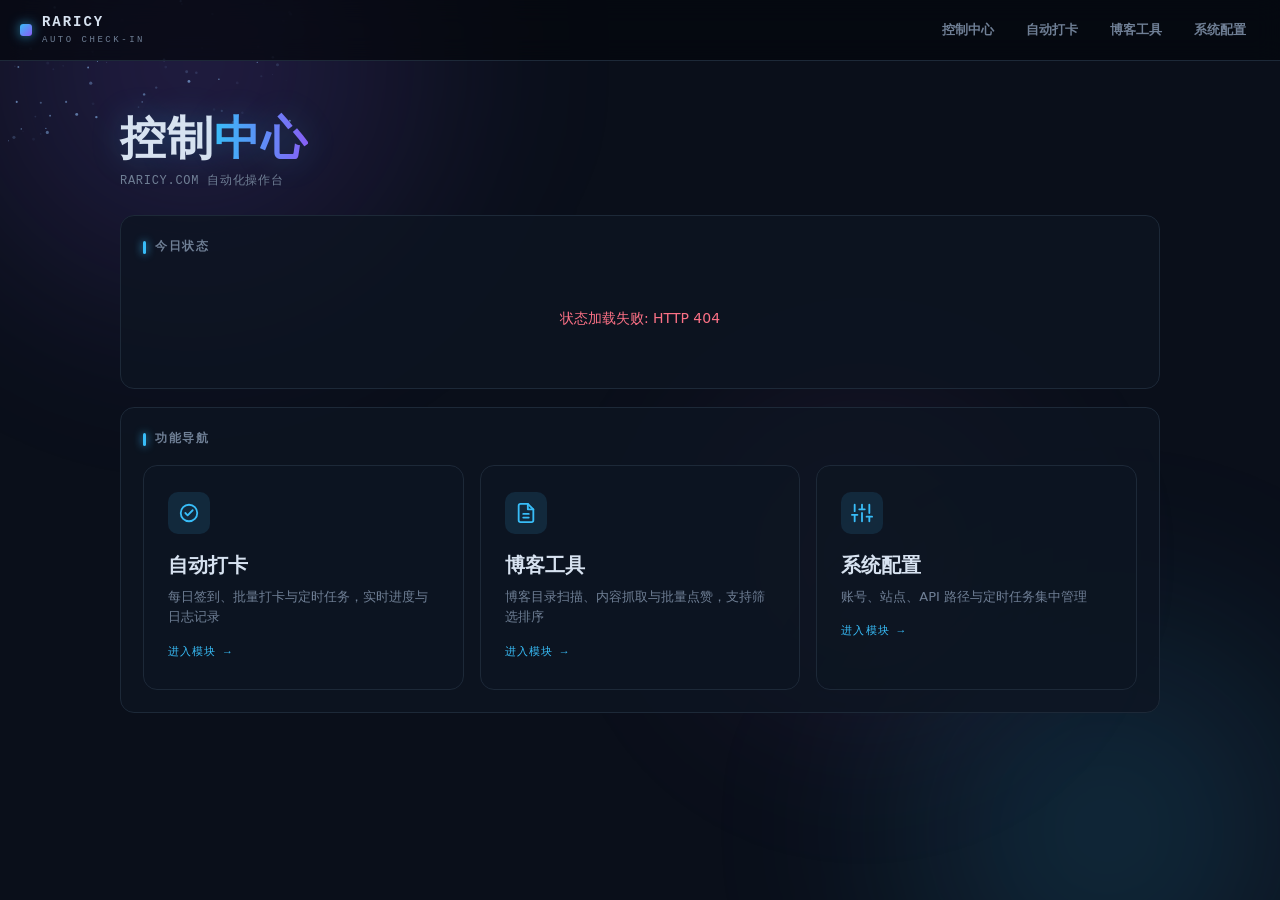
==== commit 7b68ea9c: "feat: orbital particle background, config reorder + blog paths, favicon - bg.js: particles now orbit" ====
--- a/frontend/index.html
+++ b/frontend/index.html
@@ -5,6 +5,7 @@
 <meta name="viewport" content="width=device-width, initial-scale=1.0">
 <title>控制中心 · raricy.com</title>
 <link rel="stylesheet" href="styles.css">
+  <link rel="icon" type="image/ico" href="favicon.ico">
 </head>
 <body>
 <canvas id="space-bg" aria-hidden="true"></canvas>
--- a/frontend/styles.css
+++ b/frontend/styles.css
@@ -360,6 +360,8 @@
 .btn-primary:hover:not(:disabled) { background: var(--cyan-bright); border-color: var(--cyan-bright); }
 .btn-success { background: var(--green); color: #061b13; border-color: var(--green); }
 .btn-success:hover:not(:disabled) { filter: brightness(1.08); }
+.btn-violet { background: var(--violet); color: #fff; border-color: var(--violet); }
+.btn-violet:hover:not(:disabled) { background: #7c3aed; border-color: #7c3aed; }
 .btn-danger { background: transparent; color: var(--red); border-color: var(--red); }
 .btn-danger:hover:not(:disabled) { background: var(--red-bg); }
 .btn-ghost {
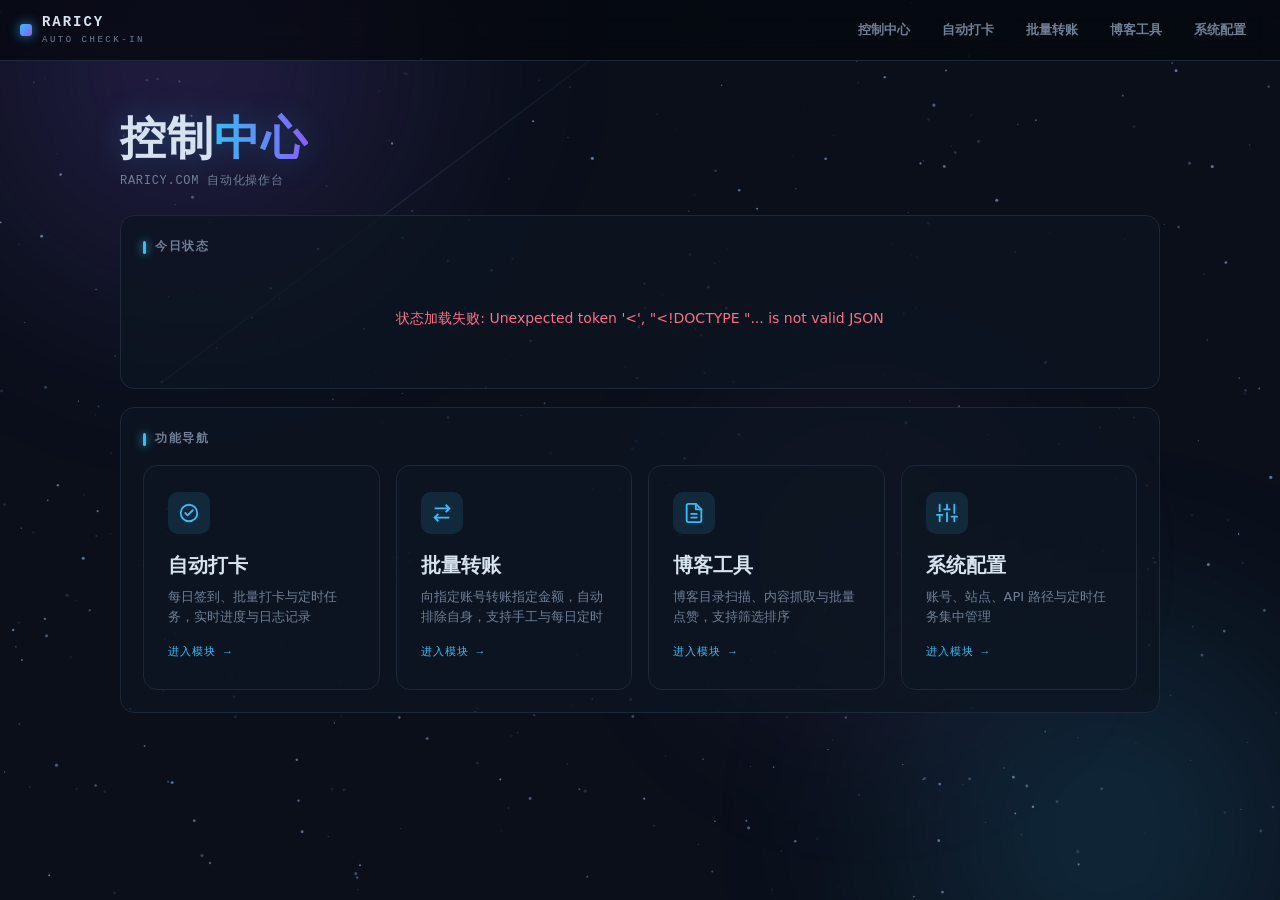
==== commit 3fd44f42: "feat: add batch transfers and fixed check-in rewards" ====
--- a/frontend/index.html
+++ b/frontend/index.html
@@ -21,6 +21,7 @@
   <nav class="nav">
     <a href="/" data-nav="index">控制中心</a>
     <a href="/checkin" data-nav="checkin">自动打卡</a>
+    <a href="/transfer" data-nav="transfer">批量转账</a>
     <a href="/blog" data-nav="blog">博客工具</a>
     <a href="/config" data-nav="config">系统配置</a>
   </nav>
@@ -51,6 +52,12 @@
         </div>
         <div class="tool-name">自动打卡</div>
         <div class="tool-desc">每日签到、批量打卡与定时任务，实时进度与日志记录</div>
+        <span class="tool-cta">进入模块 →</span>
+      </a>
+      <a class="tool-card" href="/transfer">
+        <div class="tool-glyph"><svg viewBox="0 0 24 24" fill="none" stroke="currentColor" stroke-width="2" aria-hidden="true"><path d="M4 7h16m-4-4 4 4-4 4M20 17H4m4-4-4 4 4 4"/></svg></div>
+        <div class="tool-name">批量转账</div>
+        <div class="tool-desc">向指定账号转账指定金额，自动排除自身，支持手工与每日定时</div>
         <span class="tool-cta">进入模块 →</span>
       </a>
       <a class="tool-card" href="/blog">
--- a/frontend/styles.css
+++ b/frontend/styles.css
@@ -116,6 +116,8 @@
 #space-bg {
   position: fixed;
   inset: 0;
+  width: 100%;
+  height: 100%;
   z-index: 1;
   display: block;
   pointer-events: none;
@@ -402,6 +404,19 @@
 .form-row > * { flex: 1; }
 .form-hint { font-size: 11px; color: var(--text-dim); margin-top: 3px; }
 
+/* ── 标题搜索框 ──────────────────────────────────────────── */
+.search-wrap { position: relative; }
+.search-wrap input { padding-right: 30px; }
+.search-clear {
+  position: absolute; right: 6px; top: 50%; transform: translateY(-50%);
+  background: transparent; border: none; color: var(--text-dim);
+  font-size: 16px; line-height: 1; cursor: pointer; padding: 2px 6px;
+}
+.search-clear:hover { color: var(--text); }
+
+/* 有未提交内容：黄色，区别于 input:focus 的青色边框 */
+input.is-dirty { border-color: var(--yellow); box-shadow: 0 0 0 3px var(--yellow-bg); }
+
 fieldset {
   border: 1px solid var(--border);
   border-radius: 10px;
@@ -655,6 +670,15 @@
 }
 
 /* ── 响应式 ──────────────────────────────────────────────── */
+.transfer-accounts { display: flex; flex-wrap: wrap; gap: 12px; margin-top: 12px; }
+.transfer-accounts[hidden] { display: none; }
+#retryButton[hidden] { display: none; }
+.transfer-accounts label { padding: 8px 10px; border: 1px solid var(--border); border-radius: 6px; cursor: pointer; }
+.transfer-actions { display: flex; flex-wrap: wrap; align-items: center; gap: 12px; }
+.transfer-help { color: var(--text-dim); font-size: 13px; line-height: 1.7; margin: 12px 0; }
+.transfer-error { color: var(--red); line-height: 1.7; }
+.nav { flex-wrap: wrap; }
+
 @media (max-width: 640px) {
   .grid-2, .grid-3 { grid-template-columns: 1fr; }
   .topbar { flex-direction: column; align-items: stretch; padding: 10px 14px; }
